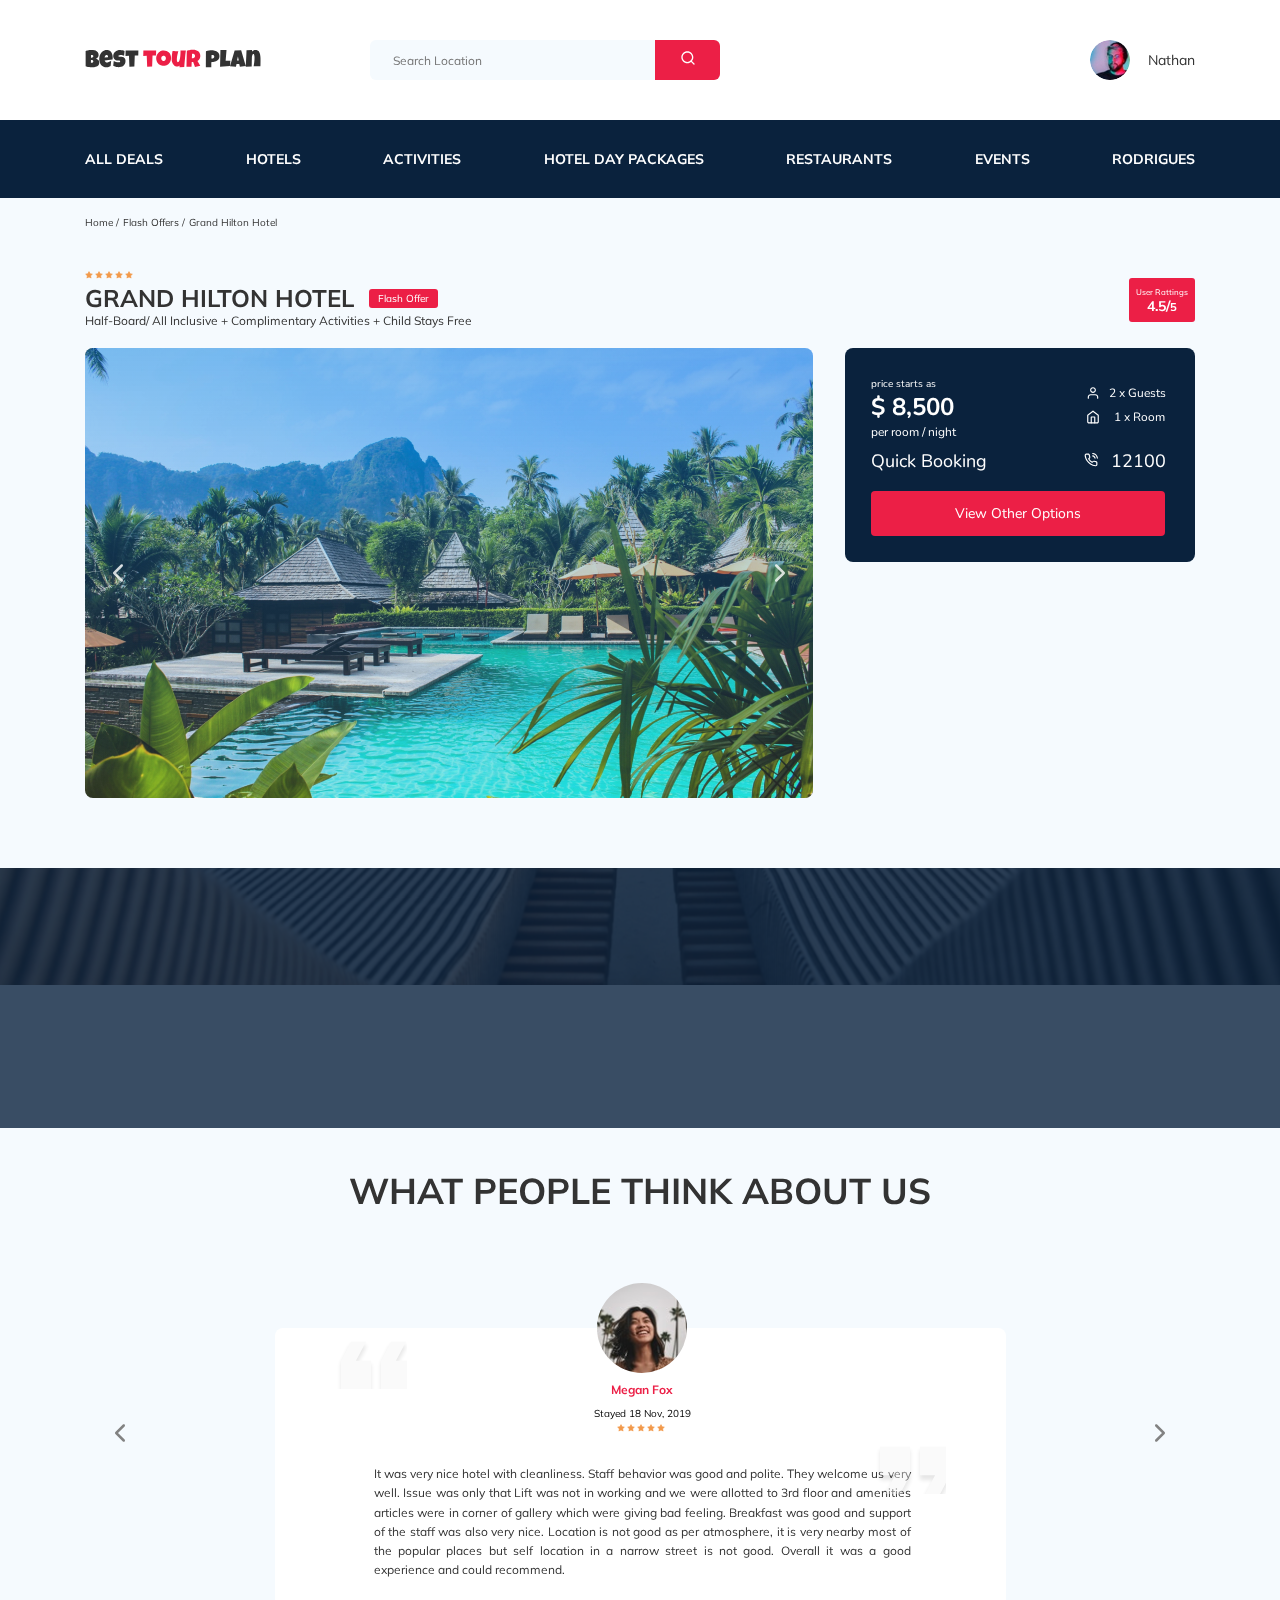
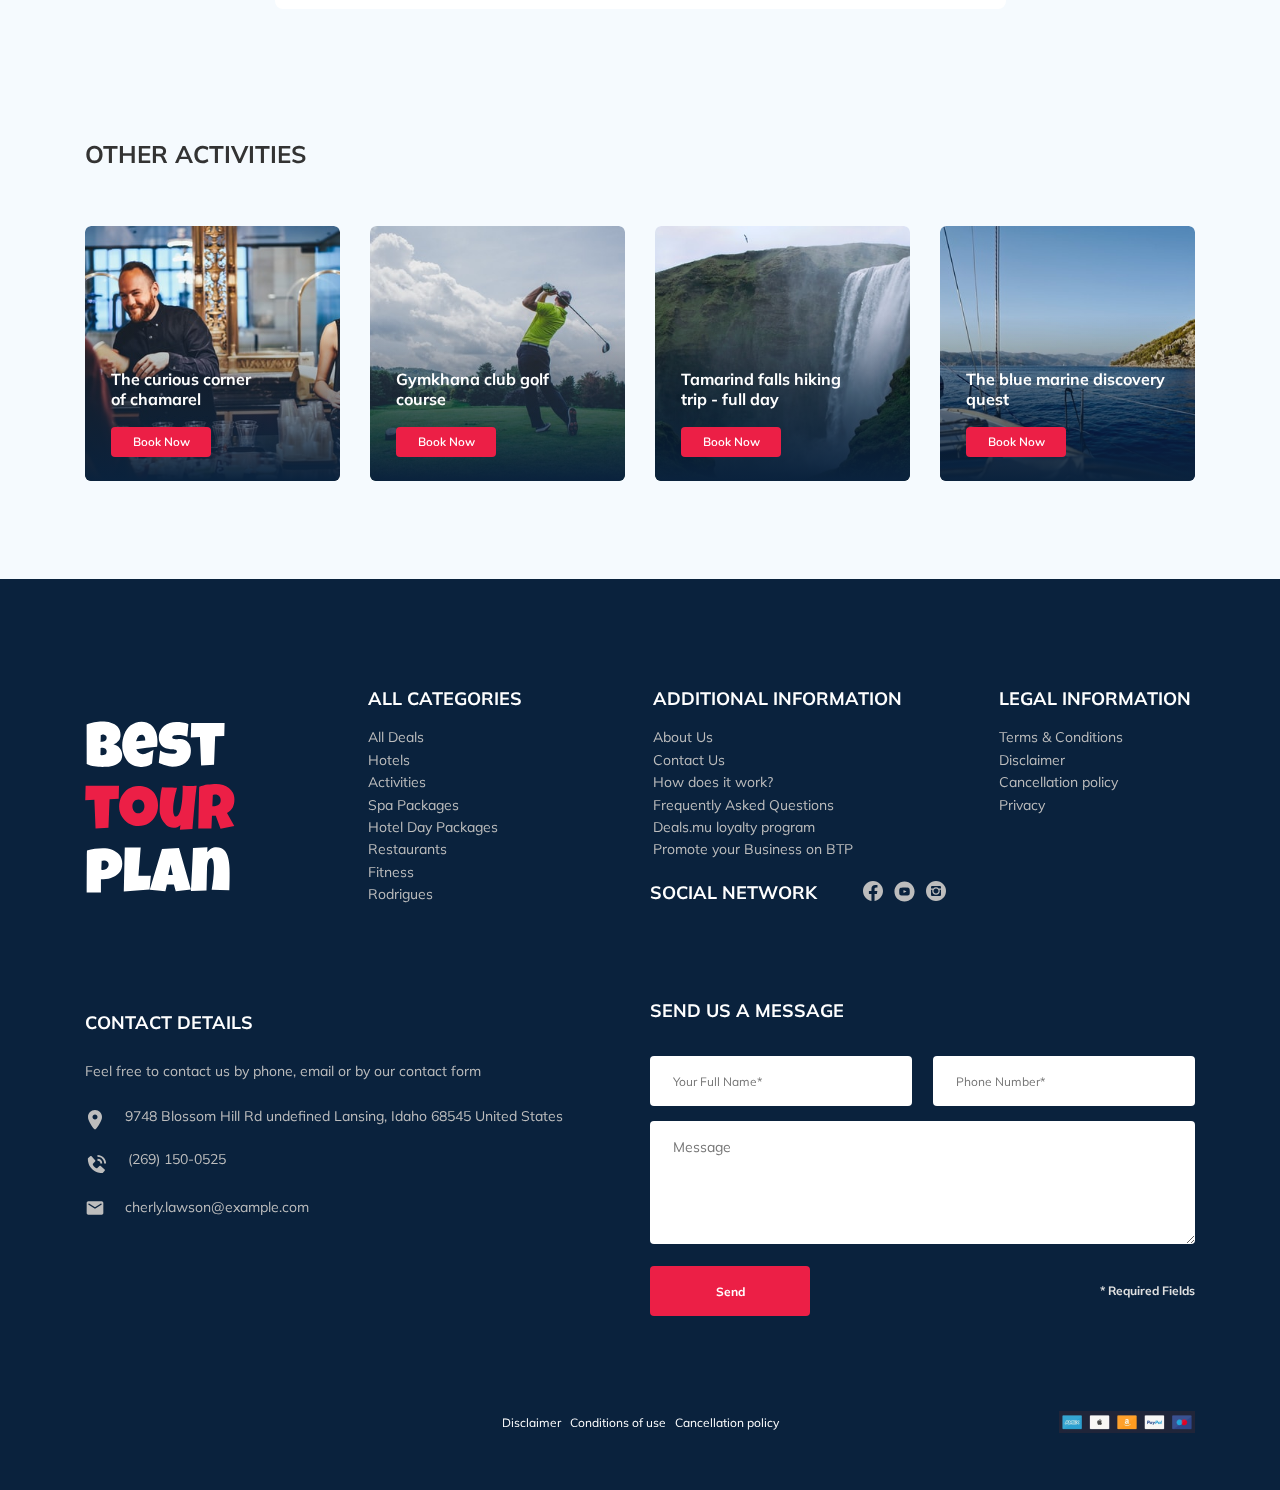
==== index.html @ f98a4035 "create: animate for newsletter" ====
<!DOCTYPE html>
<html lang="en">
<head>
  <meta charset="UTF-8">
  <meta http-equiv="X-UA-Compatible" content="IE=edge">
  <meta name="viewport" content="width=device-width, initial-scale=1.0">
  <title>Best Tour Plan - Hotel Booking</title>
  <link  rel = "shortcut icon"  href = "./img/favicon.ico"  type = "image / x-icon" > 
<link  rel = "icon"  href = "./img/favicon.ico"  type = "image / x-icon" >
  <link rel="stylesheet" href="./css/swiper-bundle.min.css">
  <link rel="stylesheet" href="./css/aos.css">
  <link rel="stylesheet" href="./css/style.css">
  <link rel="preconnect" href="https://fonts.gstatic.com">
  <link href="https://fonts.googleapis.com/css2?family=Mulish:wght@300;400;600;700&family=Nunito:wght@400;600;800&display=swap" rel="stylesheet">
</head>
<body>
  <header class="navbar navbar_mobile_fixed">
    <div class="container">
      <div class="navbar-top">
        <a href="https://ydachnyi-vybor.ru/homeworks/Tour-Plan" class="logo">
          <img src="img/horizontal-logo.svg" alt="Logo: Best Tour Plan" class="logo__image">
        </a> 

        <form action="#" class="search navbar__search navbar__search_mobile_hidden">
          <input type="text" class="search__input" placeholder="Search Location">
          <button class="search__button">
            <img src="img/search.svg" alt="Icon: search">
          </button>
        </form>

        <a href="#" class="user navbar__user navbar__user_mobile_hidden">
          <img src="img/user.jpg" alt="avatar: Nathan" class="user__avatar">
          <span class="user__name ">Nathan</span>
        </a>

        <button class="menu-button navbar-top__menu-button">
          <span class="menu-button__line"></span>
          <span class="menu-button__line"></span>
          <span class="menu-button__line"></span>
        </button>

      </div>
    </div>
    <!-- /.container -->
    <div class="navbar-menu">
      <div class="container">
        <nav class="navbar-menu__nav">
          <ul class="navbar-menu__items">
            <li class="navbar-menu__item navbar-menu__item_mobile_visible">
              <a href="#" class="user navbar__user navbar__user_mobile_visible">
                <img src="img/user.jpg" alt="avatar: Nathan" class="user__avatar">
                <span class="user__name user__name_light">Nathan</span>
              </a>
            </li>
            <li class="navbar-menu__item navbar-menu__item_mobile_visible">
              <form action="#" class="search navbar__search navbar__search_mobile_visible">
                <input type="text" class="search__input" placeholder="Search Location">
                <button class="search__button">
                  <img src="img/search.svg" alt="Icon: search">
                </button>
              </form>
            </li>
            <li class="navbar-menu__item">
              <a href="#" class="navbar-menu__link">All Deals</a>
            </li>
            <li class="navbar-menu__item">
              <a href="#" class="navbar-menu__link">Hotels</a>
            </li>
            <li class="navbar-menu__item">
              <a href="#" class="navbar-menu__link">Activities</a>
            </li>
            <li class="navbar-menu__item">
              <a href="#" class="navbar-menu__link">Hotel Day Packages</a>
            </li>
            <li class="navbar-menu__item">
              <a href="#" class="navbar-menu__link">Restaurants</a>
            </li>
            <li class="navbar-menu__item">
              <a href="#" class="navbar-menu__link">Events</a>
            </li>
            <li class="navbar-menu__item">
              <a href="#" class="navbar-menu__link">Rodrigues</a>
            </li>
          </ul>
        </nav>
      </div>
    </div>
  </header>

<main class="main">
  <div class="container">

    <nav class="breadcramp">
      <ul class="breadcramp-list">
        <li class="breadcramp-list__item">
          <a href="#" class="breadcramp-list__link">Home</a>
        </li>
        <li class="breadcramp-list__item">
          <a href="#" class="breadcramp-list__link">Flash Offers</a>
        </li>
        <li class="breadcramp-list__item">
          Grand Hilton Hotel
        </li>
      </ul>
    </nav>
<!-- /.breadcramp -->
<section class="hotel">
  <div class="hotel__info hotel-info">
    <div class="hotel-info__info">
     
      <div class="hotel-info__text">
        <div class="hotel-info__stars stars">
          <img class="stars__star" src="img/Star.svg" alt="star">
          <img class="stars__star" src="img/Star.svg" alt="star">
          <img class="stars__star" src="img/Star.svg" alt="star">
          <img class="stars__star" src="img/Star.svg" alt="star">
          <img class="stars__star" src="img/Star.svg" alt="star">
        </div>
        <h1 class="hotel-info__title">GRAND HILTON HOTEL</h1>
        <span class="hotel-info__offer">Flash Offer</span>
         </div>
         <p class="hotel-info__description">Half-Board/ All Inclusive + Complimentary Activities + Child Stays Free</p>
    </div>
    <!-- /.hotel-info__info -->
    <div class="hotel-info__rating rating">
      <span class="rating__text">User Rattings</span>
      <span class="rating__counter">4.5/<small>5</small></span>
    </div>
    <!-- /.hotel-info__rating -->
  </div>
  <div class="hotel-lead">
    <div class="slider hotel-lead__slider">
      <!-- Slider main container -->
     <div class="swiper-container hotel-lead__container">
       <div class="swiper-wrapper">
    <!-- Slides -->
        <div class="swiper-slide hotel-lead__slide">
          <img src="img/slide.jpg" alt="slide">
        </div>
        <div class="swiper-slide hotel-lead__slide">
          <img src="img/slide-2.jpg" alt="slide">
        </div>
        <div class="swiper-slide hotel-lead__slide">
          <img src="img/slide-3.jpg" alt="slide">
        </div>
        <div class="swiper-slide hotel-lead__slide">
          <img src="img/slide-4.jpg" alt="slide">
        </div>
        <div class="swiper-slide hotel-lead__slide">
          <img src="img/slide-5.jpg" alt="slide">
        </div>
       </div>
  
  <!-- If we need navigation buttons -->
     <button class="slider-button slider-button_navigate_prev"></button>
     <button class="slider-button slider-button_navigate_next"></button>
     </div>

    </div>

    <div class="hotel-wrap">
      <div class="booking">
        <div class="booking__info">
          <div class="booking-price">
            <span class="booking-price__start">price starts as</span>
            <strong class="booking-price__pricetag">$ 8,500</strong>
            <span class="booking-price__per-room">per room / night</span>
          </div>
          <div class="person-room">
            <div class="person-room__text">
              <img src="./img/person-room-icon.svg" alt="" class="person-room__icon">
              <span class="person-room__description">2 x Guests</span>
            </div>
            <div class="person-room__text">
              <img src="./img/person-room-home.svg" alt="" class="person-room__icon-home">
              <span class="person-room__description">1 x Room</span>
            </div>
          </div>
        </div>
        
        <!-- /.booking__info -->
        <div class="booking__call-center call-center">
          <span class="call-center__description">Quick Booking</span>
          <a href="tel:12100" class="call-center__number">
            <img src="./img/phone-call.svg" alt="icon: phone" class="call-center__icon">
            <span class="call-center__text">12100</span>
          </a>
        </div>
        <!-- /.booking__callcenter -->
        <button data-toggle="modal" class="booking__button">View Other Options</button>
      </div>
  
      <div class="map">
        <iframe src="https://www.google.com/maps/embed?pb=!1m18!1m12!1m3!1d3609.43366265015!2d55.329671014327815!3d25.22231463687193!2m3!1f0!2f0!3f0!3m2!1i1024!2i768!4f13.1!3m3!1m2!1s0x3e5f5d434c1f80d3%3A0xe97873b768f80721!2sHilton%20Garden%20Inn%20Dubai%20Al%20Jadaf%20Culture%20Village!5e0!3m2!1sru!2sru!4v1621104469214!5m2!1sru!2sru"
        style="border:0; border-radius: 10px;" 
        allowfullscreen="" 
        loading="lazy">
      </iframe>
      </div>

    </div>
  </div>
  <!-- /.hotel-lead -->

</section>

  </div>

</main>
<!-- /.main -->

<!-- /section class="other-packages">
  <div class="container">
    <h2 class="other-packages__title">Other Packages</h2>
    <div class="other-packages__cards">
      <div class="other-packages__card">
        <img src="./img/other-packages.jpg" alt="Photo: Hotel Blue Haven" class="other-packages__image">
        <span class="other-packages__offer">Flash Offer</span>
        <div class="other-packages__info">
          <div class="other-packages__stars stars">
            <img class="stars__star" src="img/Star.svg" alt="star">
            <img class="stars__star" src="img/Star.svg" alt="star">
            <img class="stars__star" src="img/Star.svg" alt="star">
            <img class="stars__star" src="img/Star.svg" alt="star">
            <img class="stars__star" src="img/Star.svg" alt="star">
          </div>
          <h3 class="other-packages__title_card">Hotel Blue Haven</h3>
          <p class="other-packages__text">Aute quis duis excepteur excepteur ipsum cat eiusmod consectetur enim laborum magna llit. Ipsum est fugiat velit ea llamco do esse ut in veniam sun in onsequat. Aute quis duis epteur excepteur ipsum occaecat eiusmod nsectetur enim laborum magna mollit. Ipsum est fugiat velit ea ullamco do</p>
          <div class="other-packages__address">
            <img src="" alt="" class="other-packages__icon">
            <span class="other-packages__description">1749 Wheeler Ridge  Delaware</span>
          </div>
          <div class="person-room">
            <div class="person-room__text">
              <img src="./img/person-room-icon.svg" alt="" class="person-room__icon">
              <span class="person-room__description">2 x Guests</span>
            </div>
            <div class="person-room__text">
              <img src="./img/person-room-home.svg" alt="" class="person-room__icon-home">
              <span class="person-room__description">1 x Room</span>
            </div>
          </div>
          <p class="other-packages__old-cost">$ 10,500</p>
          <div class="other-packages__order">
            <strong class="other-packages__pricetag">$ 8,500</strong>
            <button class="other-packages__button">Book Now</button>
        </div>
      </div>
    </div>
  </div>
</section>
 /.other-packages -->

<div class="parallax-window" data-parallax="scroll" data-image-src="img/newsletter-bg.jpg">
  <section class="newsletter">
    <div class="container newsletter-container" 
    data-aos="fade-up" 
    data-aos-duration="3000"
    data-aos-delay="300" >
      <h2 class="newsletter-title">
        subscribe to our
        <span class="newsletter-title__strong">Newsletter</span>
      </h2>
      <form action="send.php" method="POST" class="subscribe newsletter__subscribe form">
        <input type="email" class="subscribe__input"  placeholder="Your email address" name="email" required >
        <button class="subscribe__button">Send</button>
      </form>
    </div>
  </section>
</div>


<section class="reviews">
  <div class="container reviews__container">
    <h2 class="reviews-title">What people think about us</h2>
    <div class="swiper-container reviews-slider">
      <div class="swiper-wrapper reviews-slider__wrapper">
        <div class="swiper-slide">
          <div class="reviews-slider__item">
            <div class="reviews-slider__profile">
              <img src="img/reviews-avatar.jpg" alt="Photo: Megan Fox" class="reviews-slider__avatar">
              <h3 class="reviews-slider__username">Megan Fox</h3>
              <span class="reviews-slider__date">Stayed 18 Nov, 2019</span>
              <div class="reviews__stars stars">
                <img class="stars__star" src="img/Star.svg" alt="star">
                <img class="stars__star" src="img/Star.svg" alt="star">
                <img class="stars__star" src="img/Star.svg" alt="star">
                <img class="stars__star" src="img/Star.svg" alt="star">
                <img class="stars__star" src="img/Star.svg" alt="star">
              </div>
            </div>
            <!-- /.reviews-slider__profile -->
            <p class="reviews-slider__text">
              It was very nice hotel with cleanliness. Staff behavior was good and polite. They welcome us very well. Issue was only that Lift was not in working and we were allotted to 3rd floor and amenities articles were in corner of gallery which were giving bad feeling. Breakfast was good and support of the staff was also very nice. Location is not good as per atmosphere, it is very nearby most of the popular places but self location in a narrow street is not good. Overall it was a good experience and could recommend. 
            </p>
            <!-- /.reviews-text -->
          </div>
          <!-- /.reviews-slider__item -->
        </div>
        <div class="swiper-slide">
          <div class="reviews-slider__item">
            <div class="reviews-slider__profile">
              <img src="img/reviews-avatar-2.jpg" alt="Photo: Bill Got" class="reviews-slider__avatar">
              <h3 class="reviews-slider__username">Bill Got</h3>
              <span class="reviews-slider__date">Stayed 17 Dec, 2020</span>
              <div class="reviews__stars stars">
                <img class="stars__star" src="img/Star.svg" alt="star">
                <img class="stars__star" src="img/Star.svg" alt="star">
                <img class="stars__star" src="img/Star.svg" alt="star">
                <img class="stars__star" src="img/Star.svg" alt="star">
                <img class="stars__star" src="img/Star.svg" alt="star">
              </div>
            </div>
            <!-- /.reviews-slider__profile -->
            <p class="reviews-slider__text">
              One of the best hotels i've ever stayed at. The location is very secluded, and there aren't many treehouses - which makes it the perfect place to relax. The treehouses are very beautiful, and they offer daily alcohol included (nice touch). My only complaint was that the water activities were not included (kayaks). Considering that there is nothing to do, and no where to go - it would nice if they offered some sort of daily activities included, instead of making everything paid. Otherwise, I'd highly recommend. 
            </p>
            <!-- /.reviews-text -->
          </div>
          <!-- /.reviews-slider__item -->
        </div>
        <div class="swiper-slide">
          <div class="reviews-slider__item">
            <div class="reviews-slider__profile">
              <img src="img/reviews-avatar-3.jpg" alt="Photo: Jane Colin" class="reviews-slider__avatar">
              <h3 class="reviews-slider__username">Jane Colin</h3>
              <span class="reviews-slider__date">Stayed 18 Jan, 2019</span>
              <div class="reviews__stars stars">
                <img class="stars__star" src="img/Star.svg" alt="star">
                <img class="stars__star" src="img/Star.svg" alt="star">
                <img class="stars__star" src="img/Star.svg" alt="star">
                <img class="stars__star" src="img/Star.svg" alt="star">
                <img class="stars__star" src="img/Star.svg" alt="star">
              </div>
            </div>
            <!-- /.reviews-slider__profile -->
            <p class="reviews-slider__text">
              This place was AMAZING and we were so sad we only booked one night. The photos do not do justice of how beautiful the grounds and the treehouse were. The beach was picture perfect and the staff was very accommodating. Food and cocktails excellent. Out of the ten places we booked for our month long honeymoon this was top of the list. The only thing I would recommend is figuring out your own way to and from the resort once you get to the main dock nearby. You can get a long tail over for very cheap from a local. Cannot wait to come back! 
            </p>
            <!-- /.reviews-text -->
          </div>
          <!-- /.reviews-slider__item -->
        </div>
      </div>

    </div>
    <button class="reviews__button reviews__button_navigate_prev reviews__button-prev"></button>
    <button class="reviews__button reviews__button_navigate_next reviews__button-next"></button>
  </div>
</section>
<!-- /.reviews -->

<section class="activities">
  <div class="container">
    <h2 class="activities__title">Other Activities</h2>
    <div class="activities__cards">
      <div class="activities__card activities-card">
        <img src="./img/activities-img.jpg" alt="Photo: activities image" class="activities__image">
        <h3 class="activities-card__title">The curious corner <br> of chamarel</h3>
        <button data-toggle="modal" class="activities-card__button">Book Now</button>
      </div>
   
    
      <div class="activities__card activities-card">
        <img src="./img/activities-img-2.jpg" alt="Photo: activities image" class="activities__image">
        <h3 class="activities-card__title">Gymkhana club golf <br>course</h3>
        <button data-toggle="modal" class="activities-card__button">Book Now</button>
      </div>
    
    
      <div class="activities__card activities-card">
        <img src="./img/activities-img-3.jpg" alt="Photo: activities image" class="activities__image">
        <h3 class="activities-card__title">Tamarind falls hiking<br> trip - full day</h3>
        <button data-toggle="modal" class="activities-card__button">Book Now</button>
      </div>
    
    
      <div class="activities__card activities-card">
        <img src="./img/activities-img-4.jpg" alt="Photo: activities image" class="activities__image">
        <h3 class="activities-card__title">The blue marine discovery <br>quest</h3>
        <button data-toggle="modal" class="activities-card__button">Book Now</button>
      </div>
    </div>

  </div>
</section>

<footer class="footer">
  <div class="container">
    <div class="footer-wrapper">
      <a href="https://ydachnyi-vybor.ru/homeworks/Tour-Plan" class="footer__logo"><img src="./img/vertical-logo.svg" alt="Logo: Best tour plan" class="logo footer__logo"></a>

      <div class="footer__list footer__categories">
        <h3 class="footer__title">ALL CATEGORIES</h3>
        <ul class="footer__ul">
          <li class="footer__item">
            <a href="#" class="footer__link">All Deals
          </a>
        </li>
          <li class="footer__item">
            <a href="#" class="footer__link">Hotels</a>
          </li>
          <li class="footer__item">
            <a href="#" class="footer__link">Activities</a>
          </li>
          <li class="footer__item">
            <a href="#" class="footer__link">Spa Packages</a>
          </li>
          <li class="footer__item">
            <a href="#" class="footer__link">Hotel Day Packages</a>
          </li>
          <li class="footer__item">
            <a href="#" class="footer__link">Restaurants</a>
          </li>
          <li class="footer__item">
            <a href="#" class="footer__link">Fitness</a>
          </li>
          <li class="footer__item">
            <a href="#" class="footer__link">Rodrigues</a>
          </li>
        </ul>
      </div>
      <!-- /.footer__list footer__categories -->
      <div class="footer__list footer__additional">
        <h3 class="footer__title">ADDITIONAL INFORMATION</h3>
        <ul class="footer__ul">
          <li class="footer__item">
            <a href="#" class="footer__link">About Us</a>
        </li>
          <li class="footer__item">
            <a href="#" class="footer__link">Contact Us</a>
          </li>
          <li class="footer__item">
            <a href="#" class="footer__link">How does it work?</a>
          </li>
          <li class="footer__item">
            <a href="#" class="footer__link">Frequently Asked Questions</a>
          </li>
          <li class="footer__item">
            <a href="#" class="footer__link">Deals.mu loyalty program</a>
          </li>
          <li class="footer__item">
            <a href="#" class="footer__link">Promote your Business on BTP</a>
          </li>
        </ul>
      </div>
      <!-- /.footer__list footer__additional -->
      <div class="footer__social footer__social-network">
        <h3 class="footer__title footer__title-inline">Social Network</h3>
        <div class="footer__social-links">
          <a href="https://www.facebook.com/" target="_blank" class="footer__link"><img src="./img/fb.svg" alt="Icon: Facebook"></a>
          <a href="https://www.youtube.com/" target="_blank" class="footer__link"><img src="./img/yt.svg" alt="Icon: YouTube"></a>
          <a href="https://www.instagram.com/" target="_blank" class="footer__link"><img src="./img/inst.svg" alt="Icon: Instagram"></a>
        </div>
        <!-- /.footer__social-links -->
      </div>
      <!-- /.footer__social-network -->
      <div class="footer__list footer__legal">
        <h3 class="footer__title">LEGAL INFORMATION</h3>
        <ul class="footer__ul">
          <li class="footer__item">
            <a href="#" class="footer__link">Terms & Conditions</a>
        </li>
          <li class="footer__item">
            <a href="#" class="footer__link">Disclaimer</a>
          </li>
          <li class="footer__item">
            <a href="#" class="footer__link">Cancellation policy</a>
          </li>
          <li class="footer__item">
            <a href="#" class="footer__link">Privacy</a>
          </li>
        </ul>
      </div>
      <!-- /.footer__list  footer__legal-->
      <div class="footer__contact-detalis">
        <h3 class="footer__title footer__title-contact">Contact Details</h3>
        <p class="footer__text">Feel free to contact us by phone, email or by our contact form</p>
        <ul class="footer__ul">
          <li class="footer__item footer__item-address">
            <div class="footer__item-wrapper">
              <img src="./img/map.svg" alt="Icon: Map" class="footer__icon">
            </div>
            9748 Blossom Hill Rd undefined Lansing, Idaho 68545 United States
          </li>
          <li class="footer__item footer__item-phone">
            <div class="footer__item-wrapper">
              <img src="./img/contact-phone-call.svg" alt="Icon: phone-call" class="footer__icon">
            </div>
            <div class="footer__phone">
              <a href="tel:2691500" class="footer__phone-call">Tel (business hours) : 269 1500</a>
              <a href="tel:52566138" class="footer__phone-call">Tel (hotline) Monday - Saturday: 52-56-61-38 (08:00 am – 20:00 pm)</a>
              <a href="tel:52566138" class="footer__phone-call">Tel (hotline) Sunday: 52-56-61-38 (08:00 am – 14:00 pm)</a> 
            </div>
            <!-- /.footer__phone -->

          </li>
          <li class="footer__item footer__item-mail">
            <div class="footer__item-wrapper">
              <img src="./img/email.svg" alt="Icon: Email" class="footer__icon">
            </div>
            <a href="mailto:cherly.lawson@example.com" class="footer__mail">cherly.lawson@example.com</a>
            
          </li>
        </ul>
      </div>
      <!-- /.footer__contact-detalis -->
      <div class="footer__contact-form">
        <h3 class="footer__title footer__title-form">Send us a message</h3>
        <form action="send.php" method="POST" class="footer__form form">
          <div class="footer__input-group">
            <input type="text" class="input footer__input" placeholder="Your Full Name*" name="name" required minlength="2">
          </div>
          <div class="footer__input-group">
            <input type="tel" class="input footer__input footer__phone" placeholder="Phone Number*" name="phone" required>
          </div>
 

          <textarea  cols="30" rows="10" class="message footer__message" placeholder="Message" name="message"></textarea>
          <div class="footer__form_info">
            <button class="button footer__button" type="submit">Send</button>
            <span class="footer__required">* Required Fields</span>
          </div>


        </form>
      </div>
      <!-- /.footer__contact-form -->
      <div class="footer__info">
        <div class="footer__info-links">
          <a href="#" class="link footer__link">Disclaimer</a>
          <a href="#" class="link footer__link">Conditions of use</a>
          <a href="#" class="link footer__link">Cancellation policy</a>
        </div>
        <img src="./img/pay.png" alt="Phpto: payment" class="footer__pay">
  
      </div>
    </div>

  </div>
  <!-- /.container -->
</footer>
<!-- /.footer -->

<div class="modal">
  <div class="modal__overlay"></div>
  <div class="modal__dialog">
    <a href="#" class="modal__close">
      <img src="./img/close.svg" alt="icon: close">
    </a>
    <h3 class="modal__title modal__title-form">Booking</h3>
    <form action="send.php" method="POST" class="modal__form form">
      <input type="text" class="input modal__input" placeholder="Your Full Name*" name="name" required minlength="2">
      <input type="tel" class="input modal__input modal__phone" placeholder="Phone Number*" name="phone" required>
      <input type="email" class="input modal__input" placeholder="Email*" name="email" required>
      <textarea  cols="30" rows="10" class="message modal__message" placeholder="Message" name="message"></textarea>
      <div class="modal__form_info">
        <button class="button modal__button" type="submit">Send</button>
        <span class="modal__required">* Required Fields</span>
      </div>
  </div>
</div>

<script src="./js/jquery-3.6.0.min.js"></script>
<script src="./js/swiper-bundle.min.js"></script>
<script src="https://ajax.googleapis.com/ajax/libs/jquery/1.11.0/jquery.min.js"></script>
<script src="./js/parallax.min.js"></script>
<script src="./js/jquery.validate.min.js"></script>
<script src="./js/jquery.mask.min.js"></script>
<script src="./js/aos.js"></script>
<script src="./js/main.js"></script>

</body>
</html>
---- css/style.css ----
/*! normalize.css v8.0.1 | MIT License | github.com/necolas/normalize.css */
/* Document
   ========================================================================== */
/**
 * 1. Correct the line height in all browsers.
 * 2. Prevent adjustments of font size after orientation changes in iOS.
 */
html {
  line-height: 1.15;
  /* 1 */
  -webkit-text-size-adjust: 100%;
  /* 2 */
}

/* Sections
   ========================================================================== */
/**
 * Remove the margin in all browsers.
 */
body {
  margin: 0;
}

/**
 * Render the `main` element consistently in IE.
 */
main {
  display: block;
}

/**
 * Correct the font size and margin on `h1` elements within `section` and
 * `article` contexts in Chrome, Firefox, and Safari.
 */
h1 {
  font-size: 2em;
  margin: 0.67em 0;
}

/* Grouping content
   ========================================================================== */
/**
 * 1. Add the correct box sizing in Firefox.
 * 2. Show the overflow in Edge and IE.
 */
hr {
  -webkit-box-sizing: content-box;
          box-sizing: content-box;
  /* 1 */
  height: 0;
  /* 1 */
  overflow: visible;
  /* 2 */
}

/**
 * 1. Correct the inheritance and scaling of font size in all browsers.
 * 2. Correct the odd `em` font sizing in all browsers.
 */
pre {
  font-family: monospace, monospace;
  /* 1 */
  font-size: 1em;
  /* 2 */
}

/* Text-level semantics
   ========================================================================== */
/**
 * Remove the gray background on active links in IE 10.
 */
a {
  background-color: transparent;
}

/**
 * 1. Remove the bottom border in Chrome 57-
 * 2. Add the correct text decoration in Chrome, Edge, IE, Opera, and Safari.
 */
abbr[title] {
  border-bottom: none;
  /* 1 */
  text-decoration: underline;
  /* 2 */
  -webkit-text-decoration: underline dotted;
          text-decoration: underline dotted;
  /* 2 */
}

/**
 * Add the correct font weight in Chrome, Edge, and Safari.
 */
b,
strong {
  font-weight: bolder;
}

/**
 * 1. Correct the inheritance and scaling of font size in all browsers.
 * 2. Correct the odd `em` font sizing in all browsers.
 */
code,
kbd,
samp {
  font-family: monospace, monospace;
  /* 1 */
  font-size: 1em;
  /* 2 */
}

/**
 * Add the correct font size in all browsers.
 */
small {
  font-size: 80%;
}

/**
 * Prevent `sub` and `sup` elements from affecting the line height in
 * all browsers.
 */
sub,
sup {
  font-size: 75%;
  line-height: 0;
  position: relative;
  vertical-align: baseline;
}

sub {
  bottom: -0.25em;
}

sup {
  top: -0.5em;
}

/* Embedded content
   ========================================================================== */
/**
 * Remove the border on images inside links in IE 10.
 */
img {
  border-style: none;
}

/* Forms
   ========================================================================== */
/**
 * 1. Change the font styles in all browsers.
 * 2. Remove the margin in Firefox and Safari.
 */
button,
input,
optgroup,
select,
textarea {
  font-family: inherit;
  /* 1 */
  font-size: 100%;
  /* 1 */
  line-height: 1.15;
  /* 1 */
  margin: 0;
  /* 2 */
}

/**
 * Show the overflow in IE.
 * 1. Show the overflow in Edge.
 */
button,
input {
  /* 1 */
  overflow: visible;
}

/**
 * Remove the inheritance of text transform in Edge, Firefox, and IE.
 * 1. Remove the inheritance of text transform in Firefox.
 */
button,
select {
  /* 1 */
  text-transform: none;
}

/**
 * Correct the inability to style clickable types in iOS and Safari.
 */
button,
[type="button"],
[type="reset"],
[type="submit"] {
  -webkit-appearance: button;
}

/**
 * Remove the inner border and padding in Firefox.
 */
button::-moz-focus-inner,
[type="button"]::-moz-focus-inner,
[type="reset"]::-moz-focus-inner,
[type="submit"]::-moz-focus-inner {
  border-style: none;
  padding: 0;
}

/**
 * Restore the focus styles unset by the previous rule.
 */
button:-moz-focusring,
[type="button"]:-moz-focusring,
[type="reset"]:-moz-focusring,
[type="submit"]:-moz-focusring {
  outline: 1px dotted ButtonText;
}

/**
 * Correct the padding in Firefox.
 */
fieldset {
  padding: 0.35em 0.75em 0.625em;
}

/**
 * 1. Correct the text wrapping in Edge and IE.
 * 2. Correct the color inheritance from `fieldset` elements in IE.
 * 3. Remove the padding so developers are not caught out when they zero out
 *    `fieldset` elements in all browsers.
 */
legend {
  -webkit-box-sizing: border-box;
          box-sizing: border-box;
  /* 1 */
  color: inherit;
  /* 2 */
  display: table;
  /* 1 */
  max-width: 100%;
  /* 1 */
  padding: 0;
  /* 3 */
  white-space: normal;
  /* 1 */
}

/**
 * Add the correct vertical alignment in Chrome, Firefox, and Opera.
 */
progress {
  vertical-align: baseline;
}

/**
 * Remove the default vertical scrollbar in IE 10+.
 */
textarea {
  overflow: auto;
}

/**
 * 1. Add the correct box sizing in IE 10.
 * 2. Remove the padding in IE 10.
 */
[type="checkbox"],
[type="radio"] {
  -webkit-box-sizing: border-box;
          box-sizing: border-box;
  /* 1 */
  padding: 0;
  /* 2 */
}

/**
 * Correct the cursor style of increment and decrement buttons in Chrome.
 */
[type="number"]::-webkit-inner-spin-button,
[type="number"]::-webkit-outer-spin-button {
  height: auto;
}

/**
 * 1. Correct the odd appearance in Chrome and Safari.
 * 2. Correct the outline style in Safari.
 */
[type="search"] {
  -webkit-appearance: textfield;
  /* 1 */
  outline-offset: -2px;
  /* 2 */
}

/**
 * Remove the inner padding in Chrome and Safari on macOS.
 */
[type="search"]::-webkit-search-decoration {
  -webkit-appearance: none;
}

/**
 * 1. Correct the inability to style clickable types in iOS and Safari.
 * 2. Change font properties to `inherit` in Safari.
 */
::-webkit-file-upload-button {
  -webkit-appearance: button;
  /* 1 */
  font: inherit;
  /* 2 */
}

/* Interactive
   ========================================================================== */
/*
 * Add the correct display in Edge, IE 10+, and Firefox.
 */
details {
  display: block;
}

/*
 * Add the correct display in all browsers.
 */
summary {
  display: list-item;
}

/* Misc
   ========================================================================== */
/**
 * Add the correct display in IE 10+.
 */
template {
  display: none;
}

/**
 * Add the correct display in IE 10.
 */
[hidden] {
  display: none;
}

* {
  -webkit-box-sizing: border-box;
          box-sizing: border-box;
}

body {
  font-family: "Mulish", sans-serif;
  font-size: 14px;
  background-color: #F5FAFE;
  color: #333333;
}

input {
  font-family: "Mulish", sans-serif;
  font-size: 12px;
  line-height: 15px;
}

.container {
  max-width: 1110px;
  margin: auto;
}

img {
  max-width: 100%;
}

.input {
  background-color: #FFFFFF;
  border-radius: 4px;
  border: none;
  padding: 18px 23px 17px 23px;
}

input[type=text]:placeholder {
  color: #BDBDBD;
}

input[type=tel]:placeholder {
  color: #BDBDBD;
}

input[type=email]:placeholder {
  color: #BDBDBD;
}

.message {
  background-color: #FFFFFF;
  border-radius: 4px;
  border: none;
  padding: 18px 23px;
}

.button {
  min-width: 160px;
  min-height: 50px;
  padding: 18px 65px 17px 66px;
  background-color: #EC1F46;
  font-style: normal;
  font-weight: bold;
  font-size: 12px;
  line-height: 15px;
  border-radius: 4px;
  border: none;
  color: #FFFFFF;
  cursor: pointer;
}

.invalid {
  color: #EC1F46;
  white-space: unset;
}

.navbar {
  background-color: #ffffff;
}

.navbar-top {
  display: -webkit-box;
  display: -ms-flexbox;
  display: flex;
  -webkit-box-align: center;
      -ms-flex-align: center;
          align-items: center;
  -webkit-box-pack: justify;
      -ms-flex-pack: justify;
          justify-content: space-between;
  padding-top: 40px;
  padding-bottom: 40px;
}

.navbar-top__menu-button {
  display: none;
}

.navbar__search {
  margin-right: auto;
  margin-left: 108px;
}

.navbar-menu {
  background-color: #0A223D;
}

.navbar-menu__nav {
  padding: 31px 0;
}

.navbar-menu__items {
  list-style-type: none;
  margin: 0;
  padding: 0;
  display: -webkit-box;
  display: -ms-flexbox;
  display: flex;
  -webkit-box-align: center;
      -ms-flex-align: center;
          align-items: center;
  -webkit-box-pack: justify;
      -ms-flex-pack: justify;
          justify-content: space-between;
}

.navbar-menu__link {
  text-decoration: none;
  color: #FFFFFF;
  text-transform: uppercase;
  font-weight: bold;
}

.navbar-menu__link:hover {
  color: #EC1F46;
}

.navbar-menu__item_mobile_visible {
  display: none;
}

.logo {
  width: 177px;
}

.search {
  display: -webkit-box;
  display: -ms-flexbox;
  display: flex;
  position: relative;
  overflow: hidden;
  border-radius: 6px;
  height: 40px;
}

.search__input {
  width: 350px;
  height: 100%;
  padding-left: 23px;
  padding-right: 75px;
  background: #F5FAFE;
  border: none;
  font-size: 12px;
  line-height: 15px;
  color: #333333;
}

.search__button {
  position: absolute;
  top: 0;
  right: 0;
  height: 100%;
  width: 65px;
  border: none;
  background-color: #EC1F46;
}

.user {
  display: -webkit-box;
  display: -ms-flexbox;
  display: flex;
  -webkit-box-align: center;
      -ms-flex-align: center;
          align-items: center;
  text-decoration: none;
}

.user__avatar {
  width: 40px;
  height: 40px;
  border-radius: 50%;
  -o-object-fit: cover;
     object-fit: cover;
}

.user__name {
  padding-left: 18px;
  font-size: 14px;
  line-height: 18px;
  color: #333333;
}

.breadcramp {
  padding-top: 18px;
  padding-bottom: 19px;
}

.breadcramp-list {
  display: -webkit-box;
  display: -ms-flexbox;
  display: flex;
  -webkit-box-align: center;
      -ms-flex-align: center;
          align-items: center;
  list-style: none;
  margin: 0;
  padding: 0;
}

.breadcramp-list__item {
  font-size: 10px;
  line-height: 13px;
}

.breadcramp-list__item:not(:last-child)::after {
  content: '/';
  margin-right: 4px;
}

.breadcramp-list__link {
  text-decoration: none;
  color: inherit;
}

.hotel {
  padding-top: 23px;
  padding-bottom: 70px;
}

.hotel-info {
  display: -webkit-box;
  display: -ms-flexbox;
  display: flex;
  -webkit-box-align: center;
      -ms-flex-align: center;
          align-items: center;
  -webkit-box-pack: justify;
      -ms-flex-pack: justify;
          justify-content: space-between;
  padding-bottom: 20px;
}

.hotel-info__stars {
  margin-bottom: 4px;
}

.hotel-info__text {
  display: -webkit-box;
  display: -ms-flexbox;
  display: flex;
  -webkit-box-align: center;
      -ms-flex-align: center;
          align-items: center;
  -ms-flex-wrap: wrap;
      flex-wrap: wrap;
}

.hotel-info__title {
  margin: 0;
  margin-right: 15px;
  font-size: 24px;
  line-height: 30px;
}

.hotel-info__description {
  margin: 0;
  font-size: 12px;
  line-height: 15px;
}

.hotel-info__offer {
  padding: 3px 9px;
  background-color: #EC1F46;
  border-radius: 3px;
  color: #FFFFFF;
  font-size: 10px;
  line-height: 13px;
}

.hotel-info__rating {
  display: -webkit-box;
  display: -ms-flexbox;
  display: flex;
  -webkit-box-orient: vertical;
  -webkit-box-direction: normal;
      -ms-flex-direction: column;
          flex-direction: column;
  -webkit-box-align: center;
      -ms-flex-align: center;
          align-items: center;
  padding: 9px 7px 6px 7px;
  background-color: #EC1F46;
  border-radius: 3px;
  color: #FFFFFF;
}

.hotel-lead {
  display: -webkit-box;
  display: -ms-flexbox;
  display: flex;
  -webkit-box-pack: justify;
      -ms-flex-pack: justify;
          justify-content: space-between;
}

.hotel-wrap {
  display: -webkit-box;
  display: -ms-flexbox;
  display: flex;
  -webkit-box-orient: vertical;
  -webkit-box-direction: normal;
      -ms-flex-direction: column;
          flex-direction: column;
  -webkit-box-pack: justify;
      -ms-flex-pack: justify;
          justify-content: space-between;
}

.stars {
  display: -webkit-box;
  display: -ms-flexbox;
  display: flex;
  width: 100%;
}

.stars__star {
  margin-right: 2px;
}

.rating__text {
  font-size: 8px;
  line-height: 10px;
}

.rating__counter {
  font-weight: bold;
  font-size: 14px;
  line-height: 18px;
}

.hotel-lead__container {
  width: 100%;
  height: 100%;
  position: relative;
  border-radius: 8px;
}

.hotel-lead__container::after {
  content: '';
  position: absolute;
  width: 100%;
  height: 100%;
  top: 0;
  bottom: 0;
  right: 0;
  left: 0;
  background: -webkit-gradient(linear, left top, left bottom, from(rgba(0, 122, 223, 0.48)), to(rgba(255, 255, 255, 0.128)));
  background: linear-gradient(180deg, rgba(0, 122, 223, 0.48) 0%, rgba(255, 255, 255, 0.128) 100%);
  z-index: 1;
}

.hotel-lead__slider {
  width: 728px;
  height: 450px;
}

.hotel-lead__slide {
  display: -webkit-box;
  display: -ms-flexbox;
  display: flex;
}

.hotel-lead__slide img {
  width: 100%;
  -o-object-fit: cover;
     object-fit: cover;
}

.slider-button {
  position: absolute;
  z-index: 2;
  top: 50%;
  -webkit-transform: translateY(-50%);
          transform: translateY(-50%);
  width: 30px;
  height: 30px;
  border: none;
  cursor: pointer;
  background-repeat: no-repeat;
  background-position: center;
  background-size: 10px;
  background-color: transparent;
}

.slider-button_navigate_next {
  right: 18px;
  background-image: url(../img/arrow-next.svg);
}

.slider-button_navigate_prev {
  left: 18px;
  background-image: url(../img/arrow-prev.svg);
}

.booking {
  background-color: #0A223D;
  width: 350px;
  min-height: 210px;
  padding: 29px 29px 26px 26px;
  border-radius: 8px;
  font-family: "Nunito", sans-serif;
  color: #FFFFFF;
}

.booking__info {
  display: -webkit-box;
  display: -ms-flexbox;
  display: flex;
  -webkit-box-pack: justify;
      -ms-flex-pack: justify;
          justify-content: space-between;
  -webkit-box-align: center;
      -ms-flex-align: center;
          align-items: center;
  margin-bottom: 9px;
}

.booking-price {
  display: -webkit-box;
  display: -ms-flexbox;
  display: flex;
  -webkit-box-orient: vertical;
  -webkit-box-direction: normal;
      -ms-flex-direction: column;
          flex-direction: column;
}

.booking-price__start {
  font-size: 10px;
  line-height: 14px;
}

.booking-price__pricetag {
  font-size: 24px;
  line-height: 33px;
}

.booking-price__per-room {
  font-size: 12px;
  line-height: 16px;
}

.booking__call-center {
  display: -webkit-box;
  display: -ms-flexbox;
  display: flex;
  -webkit-box-pack: justify;
      -ms-flex-pack: justify;
          justify-content: space-between;
  margin-bottom: 17px;
  font-size: 18px;
  line-height: 25px;
}

.booking__button {
  padding: 13px 84px;
  font-size: 14px;
  line-height: 19px;
  font-family: Nunito;
  border: none;
  background: #EC1F46;
  border-radius: 4px;
  color: #FFFFFF;
  cursor: pointer;
}

.call-center__number {
  text-decoration: none;
  color: inherit;
}

.call-center__icon {
  margin-right: 8px;
}

.person-room__text {
  -webkit-box-align: center;
      -ms-flex-align: center;
          align-items: center;
  display: -webkit-box;
  display: -ms-flexbox;
  display: flex;
  margin-bottom: 8px;
  font-size: 12px;
  line-height: 16px;
}

.person-room__icon {
  margin-right: 9px;
}

.person-room__icon-home {
  margin-right: 14px;
}

.map {
  width: 347px;
  height: 213px;
  border-radius: 10px;
}

iframe {
  width: 100%;
  height: 100%;
}

.other-packages {
  padding-top: 40px;
  padding-bottom: 70px;
}

.other-packages__title {
  font-weight: bold;
  font-size: 36px;
  line-height: 45px;
  text-align: center;
  text-transform: uppercase;
  margin: 0;
  margin-bottom: 65px;
}

.other-packages__offer {
  -webkit-box-ordinal-group: 0;
      -ms-flex-order: -1;
          order: -1;
  z-index: 2;
  padding: 3px 9px;
  background-color: #EC1F46;
  border-radius: 3px;
  color: #FFFFFF;
  font-size: 10px;
  line-height: 13px;
}

.other-packages__card {
  display: -webkit-box;
  display: -ms-flexbox;
  display: flex;
  max-width: 730px;
}

.newsletter {
  position: relative;
  padding: 98px 0 87px 0;
  background-repeat: no-repeat;
  background-position: center;
  background-size: cover;
}

.newsletter::before {
  content: '';
  position: absolute;
  top: 0;
  left: 0;
  right: 0;
  bottom: 0;
  width: 100%;
  height: 100%;
  background-color: rgba(10, 34, 61, 0.8);
}

.newsletter-container {
  position: relative;
  display: -webkit-box;
  display: -ms-flexbox;
  display: flex;
  -webkit-box-align: center;
      -ms-flex-align: center;
          align-items: center;
  -webkit-box-pack: justify;
      -ms-flex-pack: justify;
          justify-content: space-between;
  max-width: 731px;
  margin: auto;
}

.newsletter-title {
  color: #FFFFFF;
  font-weight: 300;
  font-size: 24px;
  line-height: 30px;
  margin: 0;
}

.newsletter-title__strong {
  display: block;
  font-weight: 600;
  font-size: 36px;
  line-height: 45px;
  text-transform: uppercase;
}

.subscribe {
  position: relative;
  width: 350px;
  height: 55px;
}

.subscribe__input {
  width: 100%;
  height: 100%;
  border: none;
  padding-left: 33px;
  padding-right: 75px;
  font-weight: 300;
  font-size: 14px;
  line-height: 18px;
  border-radius: 4px;
}

.subscribe__button {
  position: absolute;
  min-width: 65px;
  right: 0;
  top: 0;
  height: 100%;
  border: none;
  background-color: #EC1F46;
  color: #FFFFFF;
  font-size: 12px;
  line-height: 15px;
  text-overflow: ellipsis;
  white-space: nowrap;
  overflow: hidden;
  cursor: pointer;
  border-radius: 0 4px 4px 0;
}

.parallax-window {
  background: transparent;
  background-position: center;
  background-size: cover;
}

.reviews {
  padding: 40px 0 70px 0;
}

.reviews__container {
  position: relative;
}

.reviews-title {
  display: -webkit-box;
  display: -ms-flexbox;
  display: flex;
  -webkit-box-pack: center;
      -ms-flex-pack: center;
          justify-content: center;
  font-weight: bold;
  font-size: 36px;
  line-height: 45px;
  text-align: center;
  text-transform: uppercase;
  margin: 0;
}

.reviews-slider {
  width: 731px;
}

.reviews-slider__item {
  position: relative;
  display: -webkit-box;
  display: -ms-flexbox;
  display: flex;
  -webkit-box-orient: vertical;
  -webkit-box-direction: normal;
      -ms-flex-direction: column;
          flex-direction: column;
  -webkit-box-align: center;
      -ms-flex-align: center;
          align-items: center;
  background-color: #ffffff;
  border-radius: 8px;
  margin-top: 115px;
  padding: 0 95px 30px 99px;
}

.reviews-slider__item:before {
  content: '';
  position: absolute;
  left: 62px;
  top: 13px;
  width: 70px;
  height: 48px;
  background-image: url(../img/quote-left.svg);
  background-repeat: no-repeat;
}

.reviews-slider__item:after {
  content: '';
  position: absolute;
  right: 60px;
  top: 118px;
  width: 70px;
  height: 48px;
  background-image: url(../img/quote-right.svg);
  background-repeat: no-repeat;
}

.reviews-slider__profile {
  display: -webkit-box;
  display: -ms-flexbox;
  display: flex;
  -webkit-box-orient: vertical;
  -webkit-box-direction: normal;
      -ms-flex-direction: column;
          flex-direction: column;
  -webkit-box-align: center;
      -ms-flex-align: center;
          align-items: center;
  margin-top: -45px;
  margin-bottom: 32px;
}

.reviews-slider__avatar {
  width: 90px;
  height: 90px;
  border-radius: 50%;
  -o-object-fit: cover;
     object-fit: cover;
  margin-bottom: 9px;
}

.reviews-slider__username {
  font-style: normal;
  font-weight: bold;
  font-size: 12px;
  line-height: 15px;
  margin: 0;
  margin-bottom: 10px;
  color: #EC1F46;
}

.reviews-slider__date {
  font-style: normal;
  font-weight: normal;
  font-size: 10px;
  line-height: 13px;
  margin-bottom: 4px;
  color: #000000;
}

.reviews-slider__text {
  text-align: left;
  font-style: normal;
  font-weight: normal;
  font-size: 12px;
  line-height: 160%;
  text-align: justify;
  color: #333333;
  margin: 0;
}

.reviews__stars {
  -webkit-box-pack: center;
      -ms-flex-pack: center;
          justify-content: center;
}

.reviews__button {
  position: absolute;
  z-index: 2;
  top: 60%;
  -webkit-transform: translateY(-50%);
          transform: translateY(-50%);
  width: 30px;
  height: 30px;
  border: none;
  cursor: pointer;
  background-repeat: no-repeat;
  background-position: center;
  background-size: 10px;
  background-color: transparent;
}

.reviews__button-prev {
  background-image: url(../img/gray-arrow-prev.svg);
  margin-left: 20px;
}

.reviews__button-next {
  right: 0;
  background-image: url(../img/gray-arrow-next.svg);
  margin-right: 20px;
}

.activities {
  padding: 60px 0 98px 0;
}

.activities__title {
  margin: 0;
  font-style: normal;
  font-weight: bold;
  font-size: 24px;
  line-height: 30px;
  margin-bottom: 57px;
  text-transform: uppercase;
}

.activities__cards {
  display: -webkit-box;
  display: -ms-flexbox;
  display: flex;
  -webkit-box-pack: justify;
      -ms-flex-pack: justify;
          justify-content: space-between;
}

.activities-card {
  position: relative;
  display: -webkit-box;
  display: -ms-flexbox;
  display: flex;
  -webkit-box-orient: vertical;
  -webkit-box-direction: normal;
      -ms-flex-direction: column;
          flex-direction: column;
  width: 255px;
  height: 255px;
  border-radius: 6px;
  overflow: hidden;
  padding: 24px 26px;
}

.activities-card::before {
  content: '';
  position: absolute;
  top: 0;
  left: 0;
  right: 0;
  bottom: 0;
  background: linear-gradient(179.83deg, rgba(196, 196, 196, 0) 35.34%, #0A223D 99.85%);
  z-index: -1;
}

.activities-card__title {
  font-style: normal;
  font-weight: bold;
  font-size: 16px;
  line-height: 20px;
  color: #FFFFFF;
  margin-top: auto;
  margin-bottom: 18px;
}

.activities-card__button {
  width: 100px;
  height: 30px;
  color: #FFFFFF;
  font-family: "Nunito", sans-serif;
  font-style: normal;
  font-weight: 600;
  font-size: 12px;
  line-height: 16px;
  background-color: #EC1F46;
  border: none;
  border-radius: 4px;
  cursor: pointer;
}

.activities__image {
  position: absolute;
  height: 100%;
  width: 100%;
  left: 0;
  right: 0;
  top: 0;
  bottom: 0;
  -o-object-fit: cover;
     object-fit: cover;
  z-index: -2;
  border-radius: 6px;
}

.footer {
  background-color: #0A223D;
  color: #FFFFFF;
  padding: 108px 0 46px 0;
}

.footer-wrapper {
  display: -ms-grid;
  display: grid;
  -ms-grid-columns: (minmax(min-content, 1fr))[4];
      grid-template-columns: repeat(4, minmax(-webkit-min-content, 1fr));
      grid-template-columns: repeat(4, minmax(min-content, 1fr));
  grid-gap: 20px;
  grid-auto-rows: minmax(43px, -webkit-min-content);
  grid-auto-rows: minmax(43px, min-content);
  -webkit-box-align: start;
      -ms-flex-align: start;
          align-items: start;
}

.footer__logo {
  width: 150px;
  -ms-grid-row: 1;
  -ms-grid-row-span: 2;
  grid-row: 1 / 3;
  margin-top: 17px;
}

.footer__categories {
  -ms-grid-row: 1;
  -ms-grid-row-span: 3;
  grid-row: 1 / 4;
}

.footer__additional {
  margin-left: 3px;
}

.footer__social {
  -ms-flex-line-pack: center;
      align-content: center;
}

.footer__social-links {
  display: -webkit-box;
  display: -ms-flexbox;
  display: flex;
  -webkit-box-align: center;
      -ms-flex-align: center;
          align-items: center;
  min-width: 83px;
  -webkit-box-pack: justify;
      -ms-flex-pack: justify;
          justify-content: space-between;
}

.footer__social-network {
  display: -webkit-box;
  display: -ms-flexbox;
  display: flex;
  -ms-flex-line-pack: center;
      align-content: center;
  -webkit-box-align: center;
      -ms-flex-align: center;
          align-items: center;
  -ms-grid-row: 2;
  -ms-grid-row-span: 2;
  grid-row: 2 / 4;
  grid-column: span 2;
}

.footer__legal {
  margin-left: 66px;
}

.footer__contact-detalis {
  grid-column: span 2;
  margin-top: 4px;
}

.footer__contact-form {
  grid-column: span 2;
  margin-top: -8px;
  margin-bottom: 65px;
}

.footer__form {
  display: -webkit-box;
  display: -ms-flexbox;
  display: flex;
  -webkit-box-align: start;
      -ms-flex-align: start;
          align-items: flex-start;
  -webkit-box-pack: justify;
      -ms-flex-pack: justify;
          justify-content: space-between;
  -ms-flex-wrap: wrap;
      flex-wrap: wrap;
}

.footer__form_info {
  display: -webkit-box;
  display: -ms-flexbox;
  display: flex;
  -webkit-box-pack: justify;
      -ms-flex-pack: justify;
          justify-content: space-between;
  -ms-flex-preferred-size: 100%;
      flex-basis: 100%;
  -webkit-box-align: center;
      -ms-flex-align: center;
          align-items: center;
}

.footer__ul {
  padding: 0;
  margin: 0;
  list-style: none;
}

.footer__title {
  font-style: normal;
  font-weight: bold;
  font-size: 18px;
  line-height: 23px;
  margin: 0;
  margin-bottom: 16px;
  text-transform: uppercase;
}

.footer__title-inline {
  margin: 0 46px 0 0;
}

.footer__title-contact {
  margin-bottom: 29px;
}

.footer__title-form {
  margin-bottom: 34px;
}

.footer__item {
  display: -webkit-box;
  display: -ms-flexbox;
  display: flex;
  -webkit-box-align: start;
      -ms-flex-align: start;
          align-items: flex-start;
  font-style: normal;
  font-weight: normal;
  font-size: 14px;
  line-height: 160%;
  color: #BDBDBD;
}

.footer__item-wrapper {
  display: -webkit-box;
  display: -ms-flexbox;
  display: flex;
  -webkit-box-pack: center;
      -ms-flex-pack: center;
          justify-content: center;
  min-width: 20px;
  margin-right: 20px;
}

.footer__item-address {
  margin-bottom: 18px;
}

.footer__item-phone {
  margin-bottom: 20px;
}

.footer__icon {
  margin-top: 5px;
}

.footer__text {
  margin: 0;
  margin-bottom: 26px;
  color: #BDBDBD;
}

.footer__link {
  text-decoration: none;
  color: inherit;
}

.footer__phone {
  display: -webkit-box;
  display: -ms-flexbox;
  display: flex;
  -webkit-box-orient: vertical;
  -webkit-box-direction: normal;
      -ms-flex-direction: column;
          flex-direction: column;
  color: #BDBDBD;
}

.footer__phone-call {
  color: inherit;
  text-decoration: none;
}

.footer__mail {
  color: inherit;
  text-decoration: none;
}

.footer__input {
  width: 100%;
}

.footer__input-group {
  -ms-flex-preferred-size: 48%;
      flex-basis: 48%;
  margin-bottom: 15px;
}

.footer__message {
  -ms-flex-preferred-size: 100%;
      flex-basis: 100%;
  max-height: 123px;
  margin-bottom: 22px;
}

.footer__required {
  font-style: normal;
  font-weight: bold;
  font-size: 12px;
  line-height: 15px;
  color: #E0E0E0;
}

.footer__info {
  -ms-grid-row: 5;
  grid-row: 5;
  -ms-grid-column: 2;
  -ms-grid-column-span: 3;
  grid-column: 2 / 5;
  display: -webkit-box;
  display: -ms-flexbox;
  display: flex;
  -webkit-box-pack: justify;
      -ms-flex-pack: justify;
          justify-content: space-between;
  display: flex;
  -ms-flex-line-pack: center;
      align-content: center;
  -ms-flex-item-align: center;
      align-self: center;
  -webkit-box-align: center;
      -ms-flex-align: center;
          align-items: center;
}

.footer__info-links {
  display: -webkit-box;
  display: -ms-flexbox;
  display: flex;
  -webkit-box-pack: space-evenly;
      -ms-flex-pack: space-evenly;
          justify-content: space-evenly;
  font-style: normal;
  font-weight: normal;
  font-size: 12px;
  line-height: 15px;
  min-width: 295px;
  margin-left: 125px;
}

.footer__link:hover {
  color: #EC1F46;
}

.modal__overlay {
  position: fixed;
  left: 0;
  top: 0;
  right: 0;
  bottom: 0;
  background-color: rgba(0, 143, 223, 0.39);
  z-index: 100;
  visibility: hidden;
  opacity: 0;
  -webkit-transition: opacity 0.2s;
  transition: opacity 0.2s;
}

.modal__overlay--visible {
  visibility: visible;
  opacity: 1;
}

.modal__dialog {
  position: fixed;
  top: 50%;
  left: 50%;
  overflow-y: auto;
  height: 477px;
  max-width: 478px;
  max-height: 87%;
  padding: 33px 83px;
  background-color: #0A223D;
  -webkit-transform: translate(-50%, -50%);
          transform: translate(-50%, -50%);
  color: #FFFFFF;
  border-radius: 8px;
  z-index: 101;
  visibility: hidden;
  opacity: 0;
  -webkit-transition: opacity 0.2s;
  transition: opacity 0.2s;
}

.modal__dialog--visible {
  visibility: visible;
  opacity: 1;
}

.modal__close {
  position: absolute;
  right: 18px;
  top: 17px;
  text-decoration: none;
  cursor: pointer;
}

.modal__title {
  font-style: normal;
  font-weight: bold;
  font-size: 18px;
  line-height: 23px;
  margin: 0;
  margin-bottom: 15px;
  text-transform: uppercase;
  text-align: center;
}

.modal__input {
  width: 100%;
  margin-top: 15px;
}

.modal__message {
  width: 100%;
  max-height: 123px;
  margin-top: 15px;
}

.modal__required {
  font-style: normal;
  font-weight: bold;
  font-size: 12px;
  line-height: 15px;
  color: #E0E0E0;
}

.modal__form_info {
  display: -webkit-box;
  display: -ms-flexbox;
  display: flex;
  -webkit-box-pack: justify;
      -ms-flex-pack: justify;
          justify-content: space-between;
  -webkit-box-align: center;
      -ms-flex-align: center;
          align-items: center;
  margin-top: 15px;
}

@media (max-width: 1200px) {
  .container {
    max-width: 960px;
  }
  .slider {
    width: 580px;
  }
  .activities-card {
    width: 228px;
    height: 228px;
  }
  .footer__input-group {
    -ms-flex-preferred-size: 100%;
        flex-basis: 100%;
  }
}

@media (max-width: 992px) {
  .container {
    max-width: 700px;
  }
  .logo {
    width: 132px;
  }
  .navbar-top {
    padding: 30px 0;
  }
  .navbar__search {
    margin-left: auto;
  }
  .navbar-menu__nav {
    padding: 22px 0;
  }
  .navbar-menu__link {
    font-size: 12px;
    line-height: 15px;
  }
  .search {
    width: 340px;
  }
  .hotel {
    padding-bottom: 59px;
  }
  .hotel-lead {
    -webkit-box-orient: vertical;
    -webkit-box-direction: normal;
        -ms-flex-direction: column;
            flex-direction: column;
  }
  .hotel-wrap {
    -webkit-box-orient: horizontal;
    -webkit-box-direction: normal;
        -ms-flex-direction: row;
            flex-direction: row;
  }
  .slider {
    width: 100%;
    margin-bottom: 30px;
  }
  .booking {
    padding-left: 23px;
    padding-right: 22px;
    width: 340px;
  }
  .booking__info {
    margin-bottom: 7px;
  }
  .map {
    width: 340px;
    height: 210px;
  }
  .reviews-title {
    font-size: 30px;
    line-height: 38px;
  }
  .reviews-slider {
    width: 579px;
  }
  .reviews-slider__item {
    margin-top: 95px;
    padding: 0 60px 30px 64px;
  }
  .reviews__button-prev {
    margin: 0;
  }
  .reviews__button-next {
    margin: 0;
  }
  .newsletter {
    padding: 92px 0 93px 0;
  }
  .activities {
    padding: 50px 0 48px 0;
  }
  .activities__cards {
    -ms-flex-wrap: wrap;
        flex-wrap: wrap;
  }
  .activities-card {
    width: 339px;
    min-height: 255px;
    padding: 24px 26px 24px 26px;
    margin-bottom: 20px;
  }
  .footer {
    padding: 73px 0 23px 0;
  }
  .footer-wrapper {
    -ms-grid-columns: (minmax(min-content, 1fr))[3];
        grid-template-columns: repeat(3, minmax(-webkit-min-content, 1fr));
        grid-template-columns: repeat(3, minmax(min-content, 1fr));
    grid-gap: 50px;
  }
  .footer__logo {
    -ms-grid-row: 1;
    -ms-grid-row-span: 1;
    grid-row: 1 / 2;
    margin: 0;
    width: 97px;
  }
  .footer__social-network {
    -ms-grid-row: 1;
    -ms-grid-row-span: 1;
    grid-row: 1 / 2;
    grid-column: span 3;
    -ms-flex-item-align: center;
        -ms-grid-row-align: center;
        align-self: center;
    margin-left: -16px;
    margin-top: 7px;
  }
  .footer__legal {
    margin-left: 0px;
    white-space: nowrap;
  }
  .footer__categories {
    -ms-grid-row: 2;
    -ms-grid-row-span: 1;
    grid-row: 2 / 3;
    white-space: nowrap;
  }
  .footer__additional {
    margin-left: 0;
    white-space: nowrap;
    -ms-grid-column-align: end;
        justify-self: end;
  }
  .footer__contact-detalis {
    grid-column: span 4;
    -ms-grid-row: 3;
    grid-row: 3;
  }
  .footer__contact-form {
    grid-column: span 3;
    -ms-grid-row: 4;
    grid-row: 4;
    margin-top: 13px;
    margin-left: 0;
    margin-bottom: 0px;
  }
  .footer__form {
    -webkit-box-pack: start;
        -ms-flex-pack: start;
            justify-content: flex-start;
  }
  .footer__form_info {
    -ms-flex-preferred-size: 79%;
        flex-basis: 79%;
  }
  .footer__input {
    padding: 18px 23px 14px 23px;
  }
  .footer__input-group {
    -ms-flex-preferred-size: 79%;
        flex-basis: 79%;
    margin-right: 30px;
  }
  .footer__message {
    -ms-flex-preferred-size: 79%;
        flex-basis: 79%;
  }
  .footer__info {
    -ms-grid-column: 1;
    -ms-grid-column-span: 3;
    grid-column: 1 / 4;
  }
  .footer__info-links {
    margin-left: 0;
    -webkit-box-pack: justify;
        -ms-flex-pack: justify;
            justify-content: space-between;
  }
  .modal__dialog {
    width: 100%;
  }
}

@media (max-width: 768px) {
  .breadcramp {
    padding-top: 10px;
  }
  .hotel {
    padding-bottom: 60px;
  }
  .activities-card {
    width: 333px;
    height: 255px;
  }
  .reviews {
    padding-bottom: 60px;
  }
  .footer-wrapper {
    -ms-grid-columns: (minmax(min-content, 1fr))[2];
        grid-template-columns: repeat(2, minmax(-webkit-min-content, 1fr));
        grid-template-columns: repeat(2, minmax(min-content, 1fr));
  }
  .modal__form_info {
    -webkit-box-orient: vertical;
    -webkit-box-direction: reverse;
        -ms-flex-direction: column-reverse;
            flex-direction: column-reverse;
    -webkit-box-align: start;
        -ms-flex-align: start;
            align-items: flex-start;
  }
  .modal__required {
    margin-bottom: 15px;
  }
}

@media (max-width: 767px) {
  .container {
    max-width: 85%;
  }
  .search {
    width: 300px;
  }
  .slider {
    height: 400px;
  }
  .booking {
    width: 48%;
  }
  .booking__button {
    width: 100%;
    max-height: 45px;
    padding: 13px 55px;
  }
  .map {
    width: 48%;
  }
  .newsletter__subscribe {
    max-width: 310px;
  }
  .reviews-slider {
    width: 560px;
  }
  .reviews-slider__item:before, .reviews-slider__item:after {
    display: none;
  }
  .activities-card {
    width: 300px;
    height: 255px;
  }
  .footer-wrapper {
    grid-gap: 20px;
  }
  .footer__form_info {
    -ms-flex-preferred-size: 86%;
        flex-basis: 86%;
  }
  .footer__input-group {
    -ms-flex-preferred-size: 86%;
        flex-basis: 86%;
  }
  .footer__message {
    -ms-flex-preferred-size: 86%;
        flex-basis: 86%;
  }
}

@media (max-width: 740px) {
  body {
    padding-top: 78px;
  }
  .navbar_mobile_fixed {
    position: fixed;
    left: 0;
    top: 0;
    right: 0;
    z-index: 99;
  }
  .navbar__search_mobile_hidden, .navbar__user_mobile_hidden {
    display: none;
  }
  .navbar__search_mobile_visible, .navbar__user_mobile_visible {
    display: -webkit-box;
    display: -ms-flexbox;
    display: flex;
  }
  .navbar__user {
    -webkit-box-orient: vertical;
    -webkit-box-direction: normal;
        -ms-flex-direction: column;
            flex-direction: column;
    -webkit-box-pack: center;
        -ms-flex-pack: center;
            justify-content: center;
  }
  .navbar__search_mobile_visible {
    margin-bottom: 19px;
  }
  .navbar-menu {
    display: none;
    position: fixed;
    left: 0;
    right: 0;
    bottom: 0;
    top: 77px;
    padding: 11px;
    padding-bottom: 68px;
    height: 498px;
    overflow-y: scroll;
  }
  .navbar-menu__items {
    -webkit-box-orient: vertical;
    -webkit-box-direction: normal;
        -ms-flex-direction: column;
            flex-direction: column;
  }
  .navbar-menu__item {
    margin-bottom: 20px;
  }
  .navbar-menu__item_mobile_visible {
    display: block;
  }
  .navbar-menu--visible {
    display: block;
  }
  .navbar-top__menu-button {
    display: -webkit-box;
    display: -ms-flexbox;
    display: flex;
  }
  .menu-button {
    display: -webkit-box;
    display: -ms-flexbox;
    display: flex;
    width: 16px;
    height: 11px;
    padding: 0;
    -webkit-box-align: center;
        -ms-flex-align: center;
            align-items: center;
    -webkit-box-pack: justify;
        -ms-flex-pack: justify;
            justify-content: space-between;
    -webkit-box-orient: vertical;
    -webkit-box-direction: normal;
        -ms-flex-direction: column;
            flex-direction: column;
    border: none;
    background-color: #fff;
    cursor: pointer;
  }
  .menu-button__line {
    width: 16px;
    height: 1px;
    background-color: #333333;
  }
  .user__name_light {
    color: #FFFFFF;
    padding-left: 0;
    margin-top: 10px;
    margin-bottom: 7px;
  }
  .hotel {
    padding-top: 5px;
  }
  .hotel-info__info {
    width: 100%;
  }
  .hotel-info__offer {
    -webkit-box-ordinal-group: 0;
        -ms-flex-order: -1;
            order: -1;
    margin-bottom: 10px;
  }
  .hotel-info__text {
    -webkit-box-pack: justify;
        -ms-flex-pack: justify;
            justify-content: space-between;
  }
  .hotel-info__stars {
    -ms-flex-preferred-size: content;
        flex-basis: content;
    width: unset;
  }
  .hotel-info__title {
    width: 100%;
    margin: 0;
  }
  .rating {
    display: none;
  }
  .slider {
    height: 350px;
  }
  .reviews-slider {
    max-width: 500px;
  }
  .reviews-slider__item {
    padding: 0 50px 28px 54px;
  }
  .activities-card {
    width: 290px;
    height: 255px;
  }
  .modal__dialog {
    width: 90%;
  }
}

@media (max-width: 711px) {
  .booking__button {
    padding: 13px 40px;
  }
  .newsletter__subscribe {
    max-width: 290px;
  }
  .reviews-slider {
    max-width: 450px;
  }
  .reviews-slider__item {
    padding: 0 40px 28px 40px;
  }
  .activities-card {
    width: 285px;
    height: 255px;
  }
  .footer-wrapper {
    -ms-grid-row: 3;
    grid-row: 3;
  }
  .footer__social-network {
    margin-left: -156px;
    grid-column: span 2;
  }
  .footer__legal {
    -ms-grid-row: 3;
    grid-row: 3;
    white-space: normal;
  }
  .footer__categories {
    -ms-grid-row: 2;
    -ms-grid-row-span: 1;
    grid-row: 2 / 3;
    white-space: nowrap;
  }
  .footer__additional {
    -ms-grid-row: 2;
    grid-row: 2 / 2;
    white-space: nowrap;
  }
  .footer__contact-detalis {
    -ms-grid-row: 4;
    grid-row: 4;
    grid-column: span 2;
  }
  .footer__contact-form {
    -ms-grid-row: 5;
    grid-row: 5;
  }
  .footer__form_info {
    -ms-flex-preferred-size: 88%;
        flex-basis: 88%;
  }
  .footer__input-group {
    -ms-flex-preferred-size: 88%;
        flex-basis: 88%;
  }
  .footer__message {
    width: 88%;
    -ms-flex-preferred-size: 88%;
        flex-basis: 88%;
  }
  .footer__info {
    -ms-grid-row: 6;
    grid-row: 6;
    -ms-grid-column: 1;
    -ms-grid-column-span: 2;
    grid-column: 1 / 3;
  }
}

@media (max-width: 689px) {
  .activities-card {
    width: 280px;
    height: 255px;
  }
  .footer__social-network {
    margin-left: -136px;
  }
  .footer__contact-detalis {
    grid-column: span 2;
  }
}

@media (max-width: 676px) {
  .activities-card {
    width: 270px;
    height: 255px;
  }
}

@media (max-width: 650px) {
  .activities-card {
    width: 260px;
    height: 255px;
  }
  .footer__social-network {
    margin-left: -116px;
    grid-column: span 2;
  }
  .footer__contact-detalis {
    grid-column: span 2;
  }
  .footer__info {
    -ms-grid-column: 1;
    -ms-grid-column-span: 2;
    grid-column: 1 / 3;
  }
}

@media (max-width: 640px) {
  .slider {
    height: 340px;
    margin-bottom: 20px;
  }
  .hotel {
    padding-bottom: 41px;
  }
  .hotel-wrap {
    -webkit-box-orient: vertical;
    -webkit-box-direction: normal;
        -ms-flex-direction: column;
            flex-direction: column;
  }
  .booking {
    width: 100%;
    margin-bottom: 20px;
  }
  .map {
    width: 100%;
    height: 200px;
  }
  .newsletter-title {
    font-size: 20px;
    line-height: 25px;
  }
  .newsletter-title__strong {
    font-size: 30px;
    line-height: 38px;
  }
  .reviews {
    padding-bottom: 27px;
  }
  .reviews-slider {
    max-width: 400px;
  }
  .reviews-slider__item {
    margin-top: 87px;
  }
  .activities-card {
    width: 255px;
    height: 255px;
  }
}

@media (max-width: 630px) {
  .footer__social-network {
    margin-left: -96px;
  }
}

@media (max-width: 610px) {
  .slider {
    height: 300px;
  }
  .hotel {
    padding-bottom: 40px;
  }
  .hotel__slider {
    margin-bottom: 20px;
  }
  .map {
    height: 190px;
  }
  .newsletter-container {
    -webkit-box-orient: vertical;
    -webkit-box-direction: normal;
        -ms-flex-direction: column;
            flex-direction: column;
    -webkit-box-align: start;
        -ms-flex-align: start;
            align-items: flex-start;
  }
  .newsletter-title {
    margin-bottom: 37px;
  }
  .newsletter-title__strong {
    padding-top: 5px;
  }
  .subscribe {
    max-width: 100%;
  }
  .activities {
    padding: 40px 0 50px 0;
  }
  .activities__title {
    font-size: 18px;
    line-height: 23px;
    margin-bottom: 36px;
  }
  .activities-card {
    width: 100%;
    height: 255px;
  }
  .footer {
    padding: 65px 0 23px 0;
  }
  .footer-wrapper {
    -ms-grid-columns: (minmax(min-content, 1fr))[1];
        grid-template-columns: repeat(1, minmax(-webkit-min-content, 1fr));
        grid-template-columns: repeat(1, minmax(min-content, 1fr));
    white-space: unset;
  }
  .footer__logo {
    margin-bottom: 5px;
  }
  .footer__social {
    margin-bottom: 11px;
  }
  .footer__social-network {
    -ms-grid-row: 2;
    grid-row: 2;
    margin-left: 1px;
    -ms-grid-column: 1;
    grid-column: 1;
  }
  .footer__item-wrapper {
    margin-right: 10px;
  }
  .footer__categories {
    -ms-grid-row: 5;
    grid-row: 5;
    margin-bottom: 17px;
  }
  .footer__additional {
    -ms-grid-row: 4;
    grid-row: 4;
    -ms-grid-column-align: start;
        justify-self: start;
    margin-bottom: 7px;
  }
  .footer__legal {
    -ms-grid-row: 3;
    grid-row: 3;
    margin-bottom: 8px;
  }
  .footer__contact-detalis {
    -ms-grid-row: 6;
    grid-row: 6;
    margin-bottom: 30px;
    grid-column: span 1;
  }
  .footer__contact-form {
    -ms-grid-row: 7;
    grid-row: 7;
    grid-column: span 1;
    margin-bottom: 10px;
  }
  .footer__title-form {
    margin-bottom: 14px;
  }
  .footer__input-group {
    -ms-flex-preferred-size: 88%;
        flex-basis: 88%;
    margin-right: 0;
  }
  .footer__message {
    -ms-flex-preferred-size: 88%;
        flex-basis: 88%;
    margin-bottom: 17px;
  }
  .footer__info {
    -ms-grid-row: 8;
    grid-row: 8;
    -ms-grid-column: 1;
    grid-column: 1;
    display: -webkit-box;
    display: -ms-flexbox;
    display: flex;
    -webkit-box-orient: vertical;
    -webkit-box-direction: normal;
        -ms-flex-direction: column;
            flex-direction: column;
    -webkit-box-align: start;
        -ms-flex-align: start;
            align-items: flex-start;
  }
  .footer__info-links {
    margin-bottom: 10px;
    min-width: 281px;
  }
}

@media (max-width: 576px) {
  .logo {
    width: 99px;
  }
  .navbar-menu {
    top: 75px;
  }
  .slider {
    height: 250px;
  }
  .newsletter {
    padding: 76px 0 83px 0;
  }
  .reviews-title {
    font-size: 18px;
    line-height: 23px;
  }
  .reviews-slider__item {
    padding: 0 32px 34px 31px;
  }
  .reviews__button {
    top: 21%;
  }
  .reviews__button-prev {
    left: 50%;
    -webkit-transform: translate(-50%, 0);
            transform: translate(-50%, 0);
    margin-left: -25%;
  }
  .reviews__button-next {
    right: 50%;
    -webkit-transform: translate(50%, 0);
            transform: translate(50%, 0);
    margin-right: -25%;
  }
  .footer__social-network {
    grid-column: span 1;
  }
  .footer__contact-detalis {
    grid-column: span 1;
  }
}

@media (max-width: 536px) {
  .modal__dialog {
    padding: 20px 50px;
  }
}

@media (max-width: 485px) {
  .reviews-slider {
    max-width: 281px;
  }
  .reviews-slider__item {
    padding: 0 29px 36px 33px;
  }
  .reviews__button {
    top: 17%;
  }
}

@media (max-width: 435px) {
  .hotel__info {
    padding-bottom: 38px;
  }
  .slider {
    height: 200px;
  }
  .footer__title-inline {
    margin: 0 0 20px 0;
  }
  .footer__social {
    -ms-grid-column: 1;
    grid-column: 1;
    -webkit-box-orient: vertical;
    -webkit-box-direction: normal;
        -ms-flex-direction: column;
            flex-direction: column;
    -webkit-box-align: start;
        -ms-flex-align: start;
            align-items: flex-start;
  }
  .footer__contact-form {
    -ms-flex-preferred-size: 80%;
        flex-basis: 80%;
  }
  .footer__form_info {
    -webkit-box-orient: vertical;
    -webkit-box-direction: reverse;
        -ms-flex-direction: column-reverse;
            flex-direction: column-reverse;
    -webkit-box-align: start;
        -ms-flex-align: start;
            align-items: flex-start;
  }
  .footer__required {
    margin-bottom: 15px;
  }
}

@media (max-width: 400px) {
  .search {
    width: 250px;
  }
  .footer__contact-form {
    max-width: 300px;
  }
}

@media (max-width: 343px) {
  .navbar-menu {
    top: 69px;
  }
  .reviews-title {
    margin-left: 44px;
    margin-right: 44px;
  }
  .reviews__button {
    top: 20%;
  }
  .reviews__button-prev {
    margin-left: -30%;
  }
  .reviews__button-next {
    margin-right: -30%;
  }
  .footer__contact-form {
    max-width: 281px;
  }
  .modal__dialog {
    padding: 20px 20px;
  }
}

@media (max-width: 320px) {
  .navbar-top {
    padding-top: 24px;
    padding-bottom: 29px;
  }
  .slider {
    height: 179px;
  }
  .map {
    height: 173px;
  }
  .footer__contact-detalis {
    margin-top: 14px;
  }
}
/*# sourceMappingURL=style.css.map */
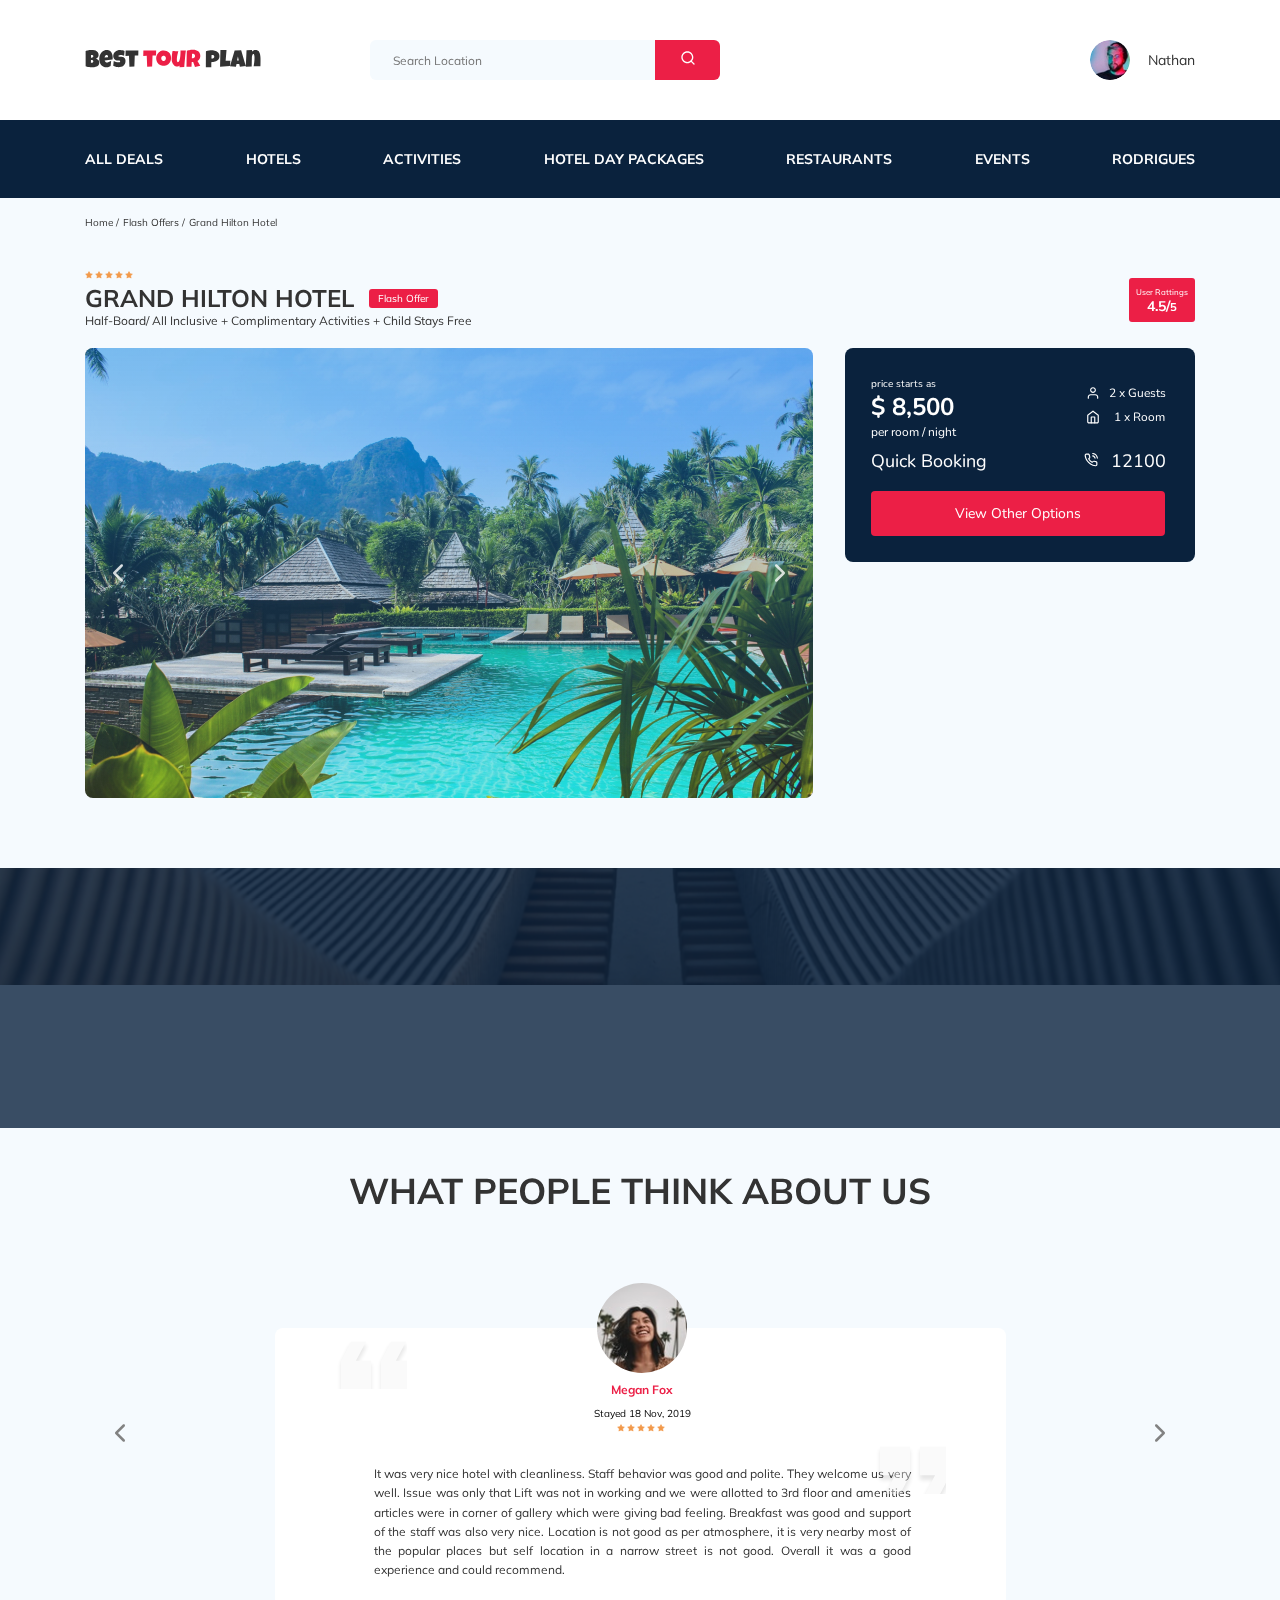
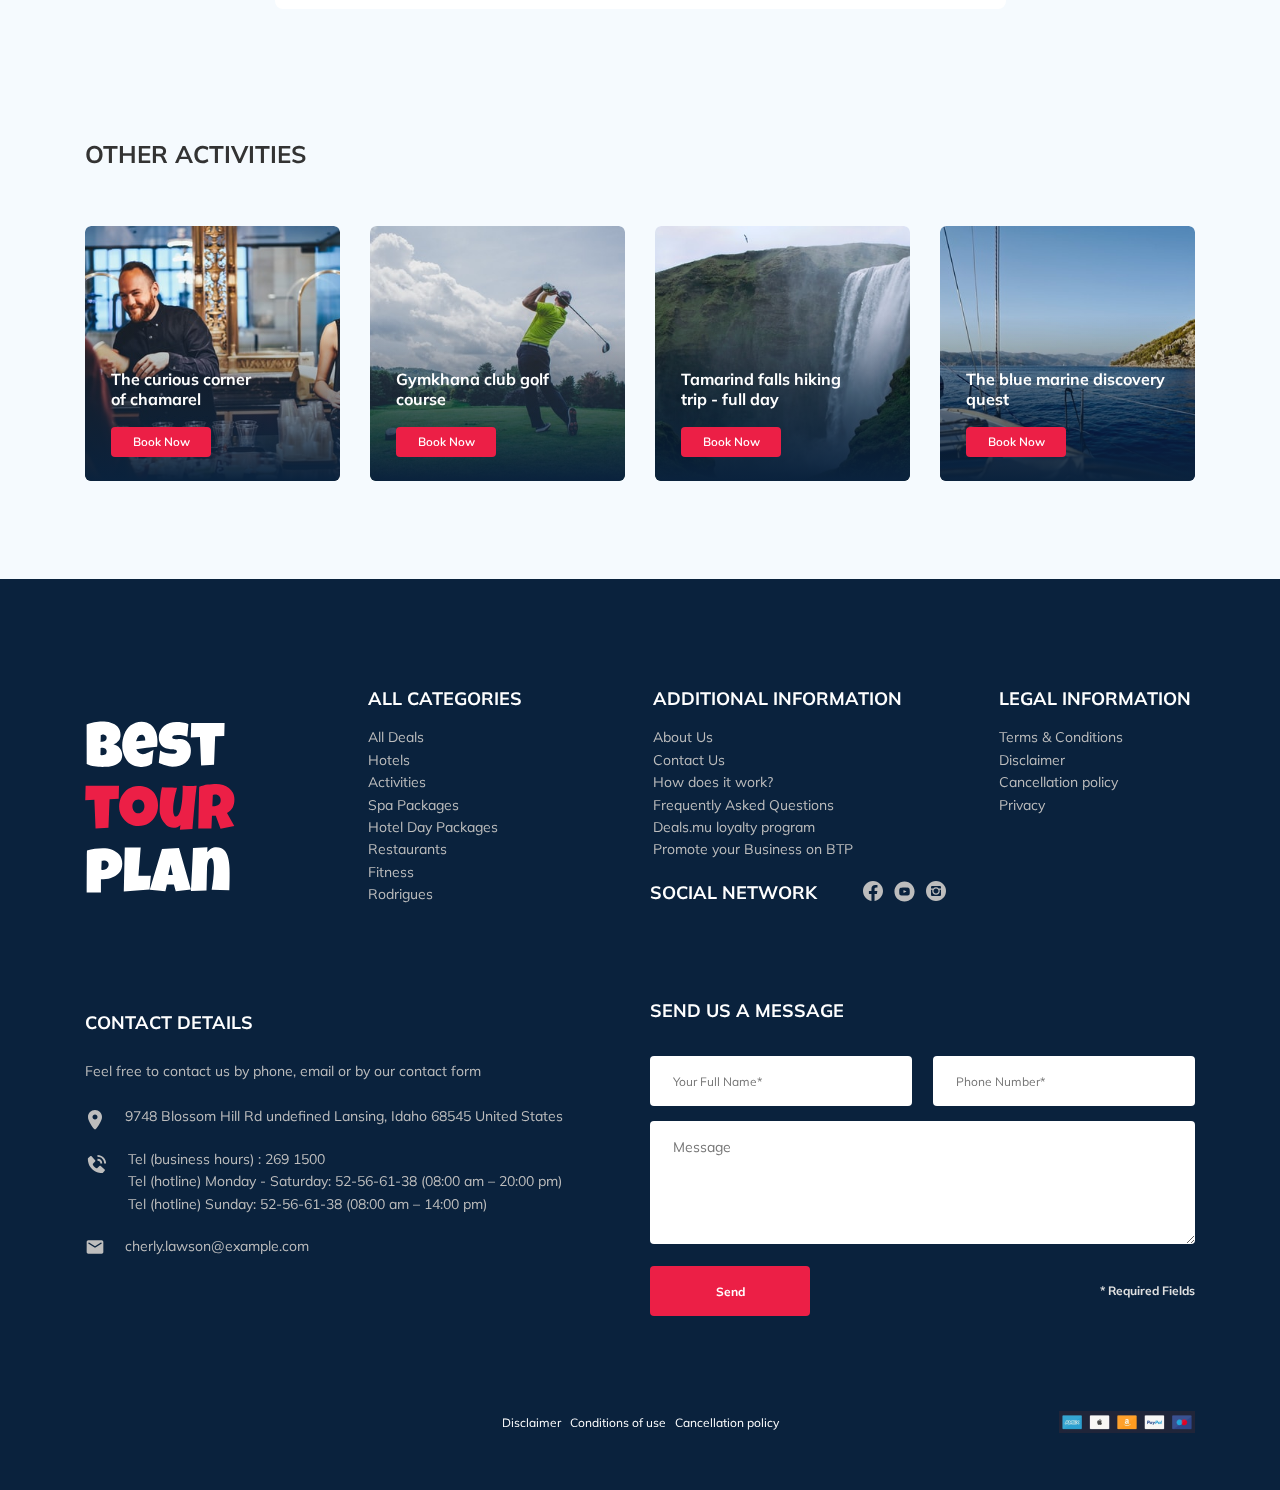
==== commit 5abdf9c6: "create:added hover effects" ====
--- a/index.html
+++ b/index.html
@@ -448,9 +448,9 @@
       <div class="footer__social footer__social-network">
         <h3 class="footer__title footer__title-inline">Social Network</h3>
         <div class="footer__social-links">
-          <a href="https://www.facebook.com/" target="_blank" class="footer__link"><img src="./img/fb.svg" alt="Icon: Facebook"></a>
-          <a href="https://www.youtube.com/" target="_blank" class="footer__link"><img src="./img/yt.svg" alt="Icon: YouTube"></a>
-          <a href="https://www.instagram.com/" target="_blank" class="footer__link"><img src="./img/inst.svg" alt="Icon: Instagram"></a>
+          <a href="https://www.facebook.com/" target="_blank" class="footer__link footer__link_icon"><img src="./img/fb.svg" alt="Icon: Facebook"></a>
+          <a href="https://www.youtube.com/" target="_blank" class="footer__link footer__link_icon"><img src="./img/yt.svg" alt="Icon: YouTube"></a>
+          <a href="https://www.instagram.com/" target="_blank" class="footer__link footer__link_icon"><img src="./img/inst.svg" alt="Icon: Instagram" ></a>
         </div>
         <!-- /.footer__social-links -->
       </div>
@@ -512,7 +512,7 @@
             <input type="text" class="input footer__input" placeholder="Your Full Name*" name="name" required minlength="2">
           </div>
           <div class="footer__input-group">
-            <input type="tel" class="input footer__input footer__phone" placeholder="Phone Number*" name="phone" required>
+            <input type="tel" class="input footer__input footer__input-phone" placeholder="Phone Number*" name="phone" required>
           </div>
  
 
--- a/css/style.css
+++ b/css/style.css
@@ -357,6 +357,16 @@
   font-family: "Mulish", sans-serif;
   font-size: 12px;
   line-height: 15px;
+}
+
+a:hover {
+  color: #EC1F46;
+}
+
+button:hover {
+  background-color: #0A223D;
+  -webkit-box-shadow: inset 0 0 0 3px #EC1F46;
+          box-shadow: inset 0 0 0 3px #EC1F46;
 }
 
 .container {
@@ -1510,6 +1520,11 @@
 
 .footer__link:hover {
   color: #EC1F46;
+}
+
+.footer__link_icon:hover {
+  -webkit-transform: skew(-10deg);
+          transform: skew(-10deg);
 }
 
 .modal__overlay {
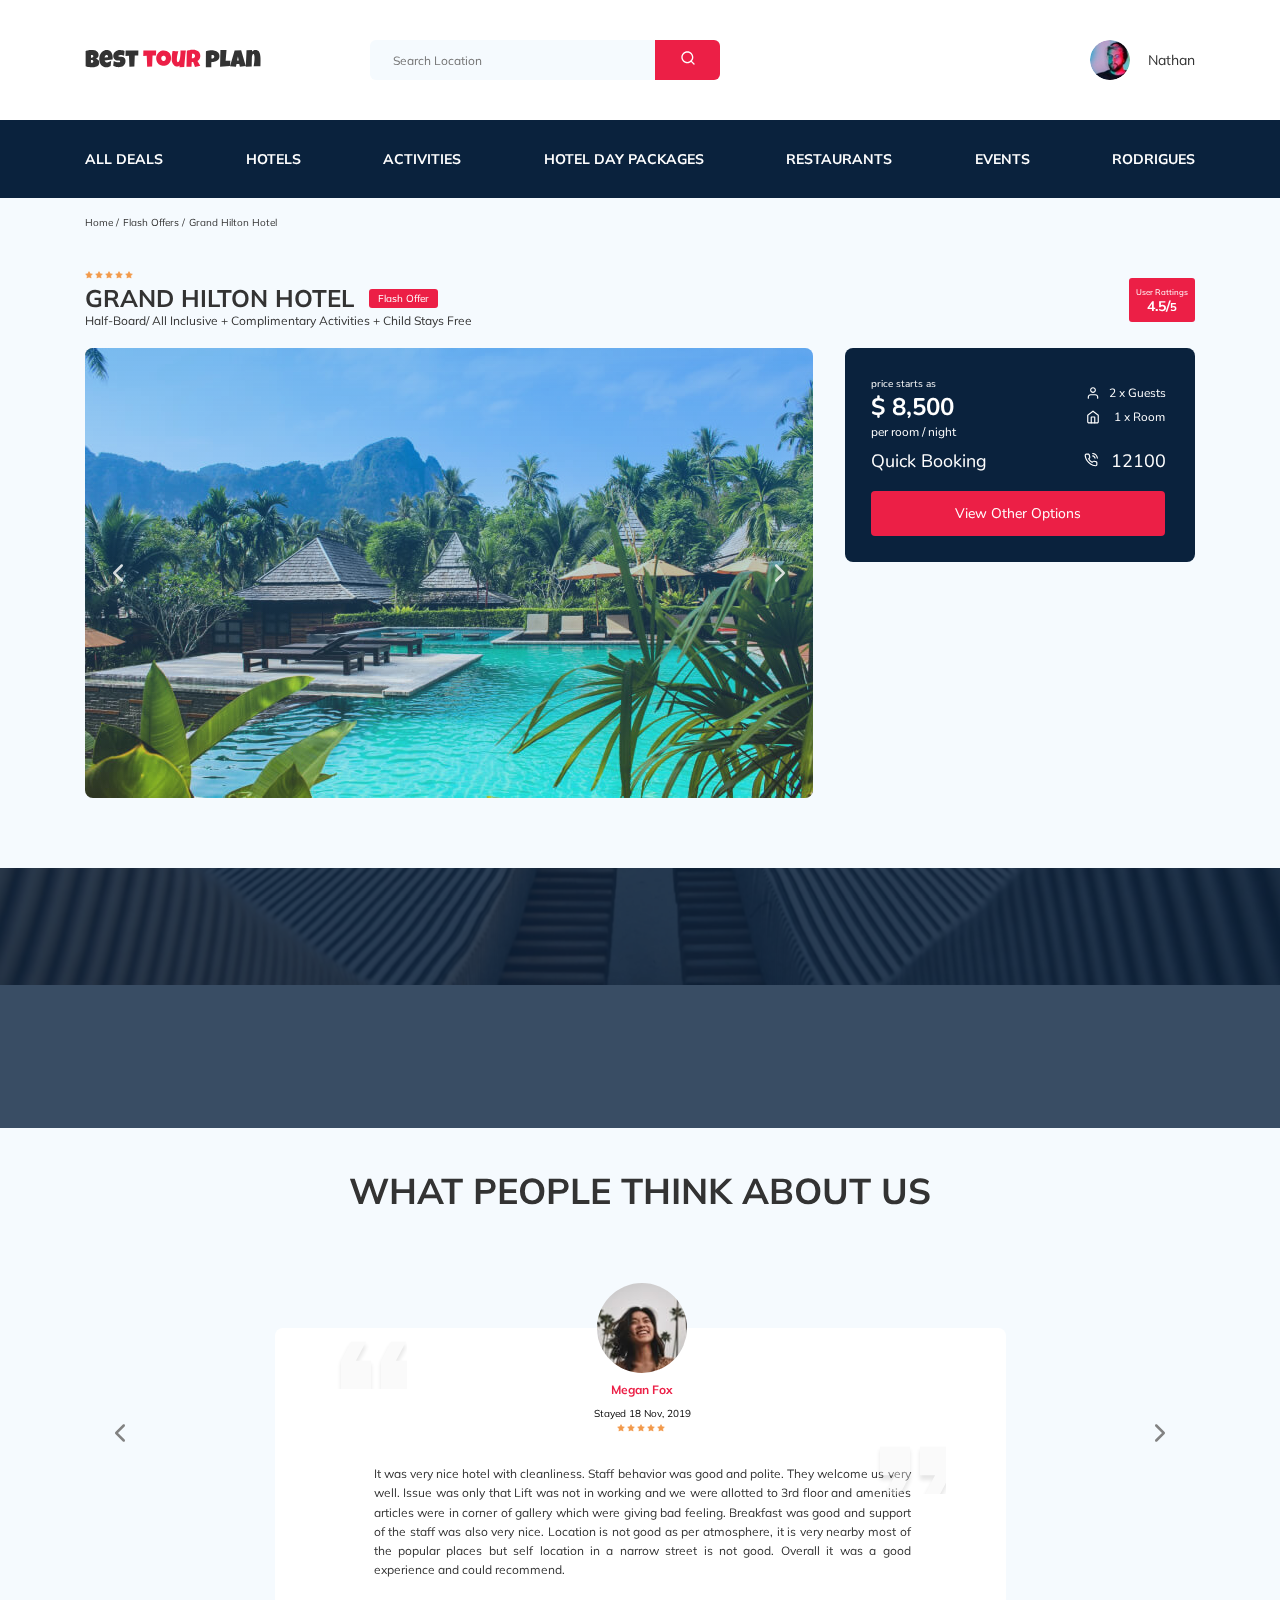
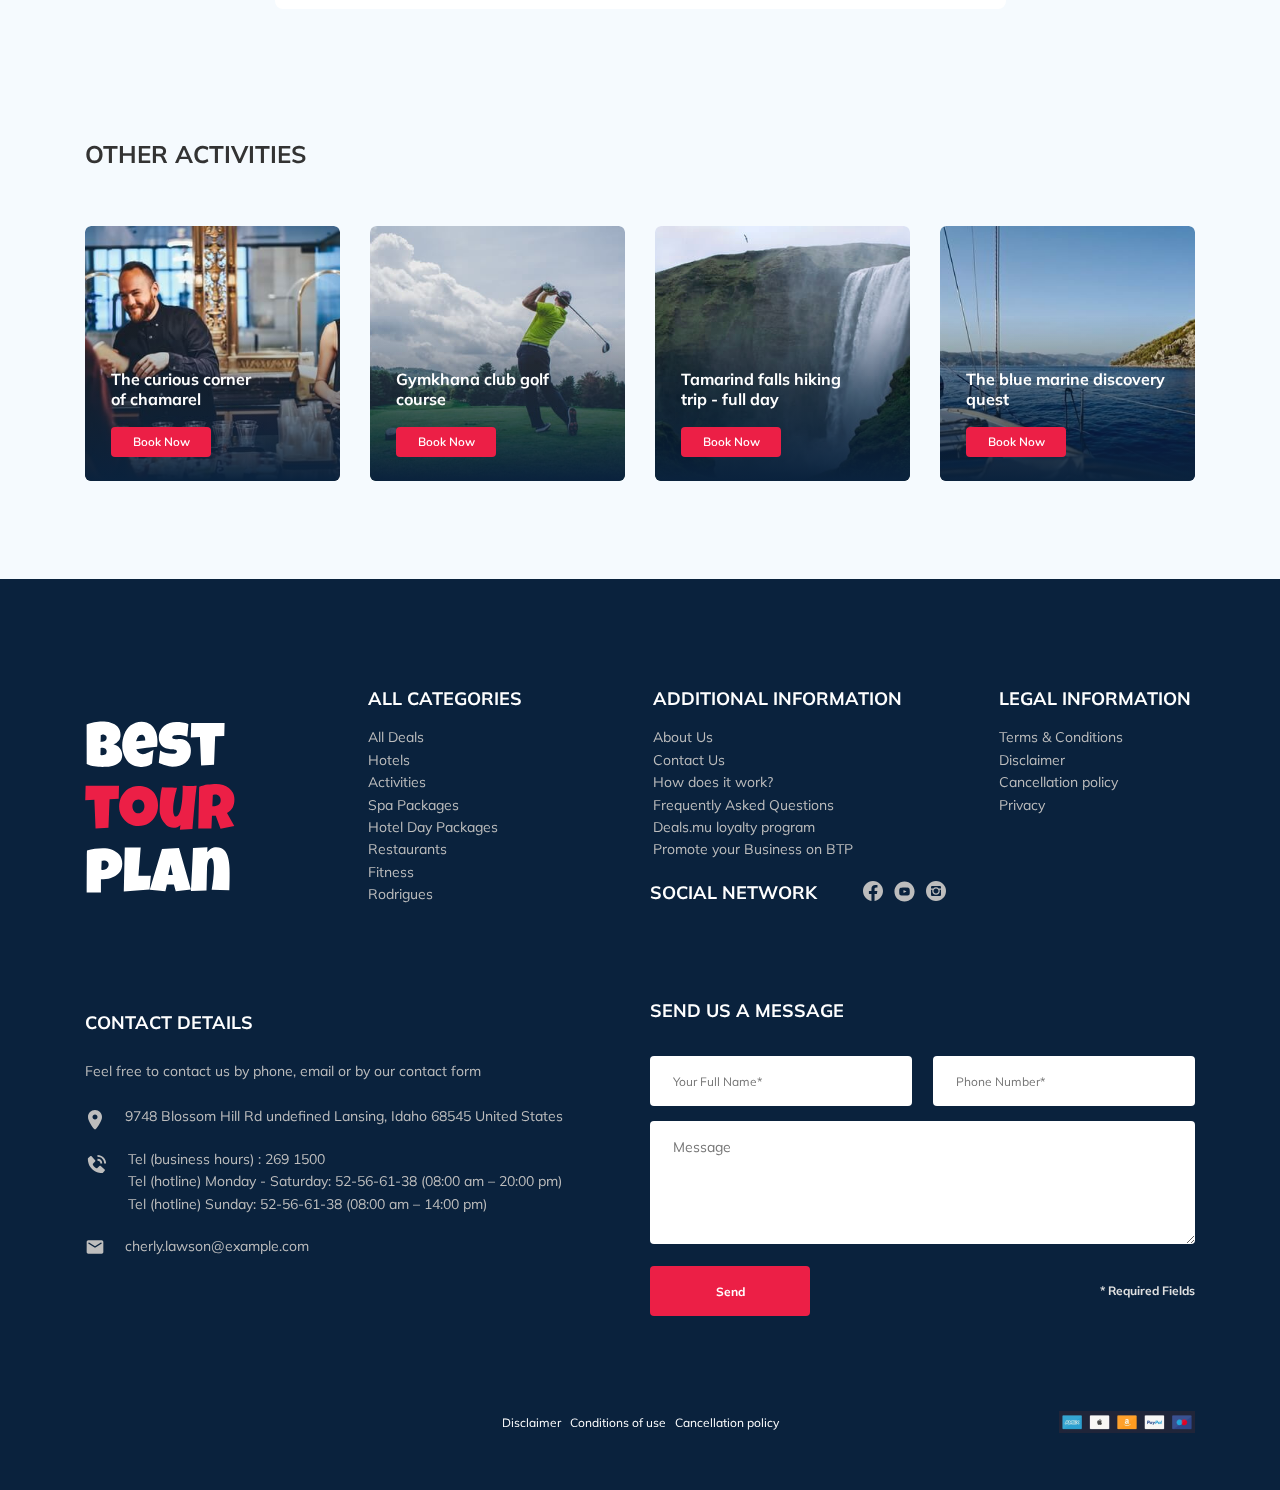
==== commit 543c081b: "create: compressed files for optimization" ====
--- a/index.html
+++ b/index.html
@@ -5,8 +5,8 @@
   <meta http-equiv="X-UA-Compatible" content="IE=edge">
   <meta name="viewport" content="width=device-width, initial-scale=1.0">
   <title>Best Tour Plan - Hotel Booking</title>
-  <link  rel = "shortcut icon"  href = "./img/favicon.ico"  type = "image / x-icon" > 
-<link  rel = "icon"  href = "./img/favicon.ico"  type = "image / x-icon" >
+  <link  rel = "shortcut icon"  href = "./img/favicon.ico"  type = "image/x-icon" > 
+<link  rel = "icon"  href = "./img/favicon.ico"  type = "image/x-icon" >
   <link rel="stylesheet" href="./css/swiper-bundle.min.css">
   <link rel="stylesheet" href="./css/aos.css">
   <link rel="stylesheet" href="./css/style.css">
@@ -17,7 +17,7 @@
   <header class="navbar navbar_mobile_fixed">
     <div class="container">
       <div class="navbar-top">
-        <a href="https://ydachnyi-vybor.ru/homeworks/Tour-Plan" class="logo">
+        <a href="https://ydachnyi-vybor.ru/tour-plan" class="logo">
           <img src="img/horizontal-logo.svg" alt="Logo: Best Tour Plan" class="logo__image">
         </a> 
 
@@ -208,55 +208,11 @@
 
 </main>
 <!-- /.main -->
-
-<!-- /section class="other-packages">
-  <div class="container">
-    <h2 class="other-packages__title">Other Packages</h2>
-    <div class="other-packages__cards">
-      <div class="other-packages__card">
-        <img src="./img/other-packages.jpg" alt="Photo: Hotel Blue Haven" class="other-packages__image">
-        <span class="other-packages__offer">Flash Offer</span>
-        <div class="other-packages__info">
-          <div class="other-packages__stars stars">
-            <img class="stars__star" src="img/Star.svg" alt="star">
-            <img class="stars__star" src="img/Star.svg" alt="star">
-            <img class="stars__star" src="img/Star.svg" alt="star">
-            <img class="stars__star" src="img/Star.svg" alt="star">
-            <img class="stars__star" src="img/Star.svg" alt="star">
-          </div>
-          <h3 class="other-packages__title_card">Hotel Blue Haven</h3>
-          <p class="other-packages__text">Aute quis duis excepteur excepteur ipsum cat eiusmod consectetur enim laborum magna llit. Ipsum est fugiat velit ea llamco do esse ut in veniam sun in onsequat. Aute quis duis epteur excepteur ipsum occaecat eiusmod nsectetur enim laborum magna mollit. Ipsum est fugiat velit ea ullamco do</p>
-          <div class="other-packages__address">
-            <img src="" alt="" class="other-packages__icon">
-            <span class="other-packages__description">1749 Wheeler Ridge  Delaware</span>
-          </div>
-          <div class="person-room">
-            <div class="person-room__text">
-              <img src="./img/person-room-icon.svg" alt="" class="person-room__icon">
-              <span class="person-room__description">2 x Guests</span>
-            </div>
-            <div class="person-room__text">
-              <img src="./img/person-room-home.svg" alt="" class="person-room__icon-home">
-              <span class="person-room__description">1 x Room</span>
-            </div>
-          </div>
-          <p class="other-packages__old-cost">$ 10,500</p>
-          <div class="other-packages__order">
-            <strong class="other-packages__pricetag">$ 8,500</strong>
-            <button class="other-packages__button">Book Now</button>
-        </div>
-      </div>
-    </div>
-  </div>
-</section>
- /.other-packages -->
-
 <div class="parallax-window" data-parallax="scroll" data-image-src="img/newsletter-bg.jpg">
   <section class="newsletter">
     <div class="container newsletter-container" 
     data-aos="fade-up" 
-    data-aos-duration="3000"
-    data-aos-delay="300" >
+    data-aos-duration="3000">
       <h2 class="newsletter-title">
         subscribe to our
         <span class="newsletter-title__strong">Newsletter</span>
@@ -388,7 +344,7 @@
 <footer class="footer">
   <div class="container">
     <div class="footer-wrapper">
-      <a href="https://ydachnyi-vybor.ru/homeworks/Tour-Plan" class="footer__logo"><img src="./img/vertical-logo.svg" alt="Logo: Best tour plan" class="logo footer__logo"></a>
+      <a href="https://ydachnyi-vybor.ru/tour-plan" class="footer__logo"><img src="./img/vertical-logo.svg" alt="Logo: Best tour plan" class="logo footer__logo"></a>
 
       <div class="footer__list footer__categories">
         <h3 class="footer__title">ALL CATEGORIES</h3>
@@ -512,17 +468,13 @@
             <input type="text" class="input footer__input" placeholder="Your Full Name*" name="name" required minlength="2">
           </div>
           <div class="footer__input-group">
-            <input type="tel" class="input footer__input footer__input-phone" placeholder="Phone Number*" name="phone" required>
-          </div>
- 
-
+            <input type="tel" class="input footer__input footer__input-phone" placeholder="Phone Number*" name="phone" required minlength="12">
+          </div>
           <textarea  cols="30" rows="10" class="message footer__message" placeholder="Message" name="message"></textarea>
           <div class="footer__form_info">
             <button class="button footer__button" type="submit">Send</button>
             <span class="footer__required">* Required Fields</span>
           </div>
-
-
         </form>
       </div>
       <!-- /.footer__contact-form -->
@@ -551,13 +503,14 @@
     <h3 class="modal__title modal__title-form">Booking</h3>
     <form action="send.php" method="POST" class="modal__form form">
       <input type="text" class="input modal__input" placeholder="Your Full Name*" name="name" required minlength="2">
-      <input type="tel" class="input modal__input modal__phone" placeholder="Phone Number*" name="phone" required>
+      <input type="tel" class="input modal__input modal__phone" placeholder="Phone Number*" name="phone" required minlength="12">
       <input type="email" class="input modal__input" placeholder="Email*" name="email" required>
       <textarea  cols="30" rows="10" class="message modal__message" placeholder="Message" name="message"></textarea>
       <div class="modal__form_info">
         <button class="button modal__button" type="submit">Send</button>
         <span class="modal__required">* Required Fields</span>
       </div>
+    </form>
   </div>
 </div>
 
--- a/css/style.css
+++ b/css/style.css
@@ -363,12 +363,6 @@
   color: #EC1F46;
 }
 
-button:hover {
-  background-color: #0A223D;
-  -webkit-box-shadow: inset 0 0 0 3px #EC1F46;
-          box-shadow: inset 0 0 0 3px #EC1F46;
-}
-
 .container {
   max-width: 1110px;
   margin: auto;
@@ -419,6 +413,12 @@
   cursor: pointer;
 }
 
+.button:hover {
+  background-color: #0A223D;
+  -webkit-box-shadow: inset 0 0 0 3px #EC1F46;
+          box-shadow: inset 0 0 0 3px #EC1F46;
+}
+
 .invalid {
   color: #EC1F46;
   white-space: unset;
@@ -523,6 +523,12 @@
   width: 65px;
   border: none;
   background-color: #EC1F46;
+}
+
+.search__button:hover {
+  background-color: #0A223D;
+  -webkit-box-shadow: inset 0 0 0 3px #EC1F46;
+          box-shadow: inset 0 0 0 3px #EC1F46;
 }
 
 .user {
@@ -832,6 +838,12 @@
   border-radius: 4px;
   color: #FFFFFF;
   cursor: pointer;
+}
+
+.booking__button:hover {
+  background-color: #0A223D;
+  -webkit-box-shadow: inset 0 0 0 3px #EC1F46;
+          box-shadow: inset 0 0 0 3px #EC1F46;
 }
 
 .call-center__number {
@@ -996,6 +1008,12 @@
   border-radius: 0 4px 4px 0;
 }
 
+.subscribe__button:hover {
+  background-color: #0A223D;
+  -webkit-box-shadow: inset 0 0 0 3px #EC1F46;
+          box-shadow: inset 0 0 0 3px #EC1F46;
+}
+
 .parallax-window {
   background: transparent;
   background-position: center;
@@ -1229,6 +1247,12 @@
   border: none;
   border-radius: 4px;
   cursor: pointer;
+}
+
+.activities-card__button:hover {
+  background-color: #0A223D;
+  -webkit-box-shadow: inset 0 0 0 3px #EC1F46;
+          box-shadow: inset 0 0 0 3px #EC1F46;
 }
 
 .activities__image {
